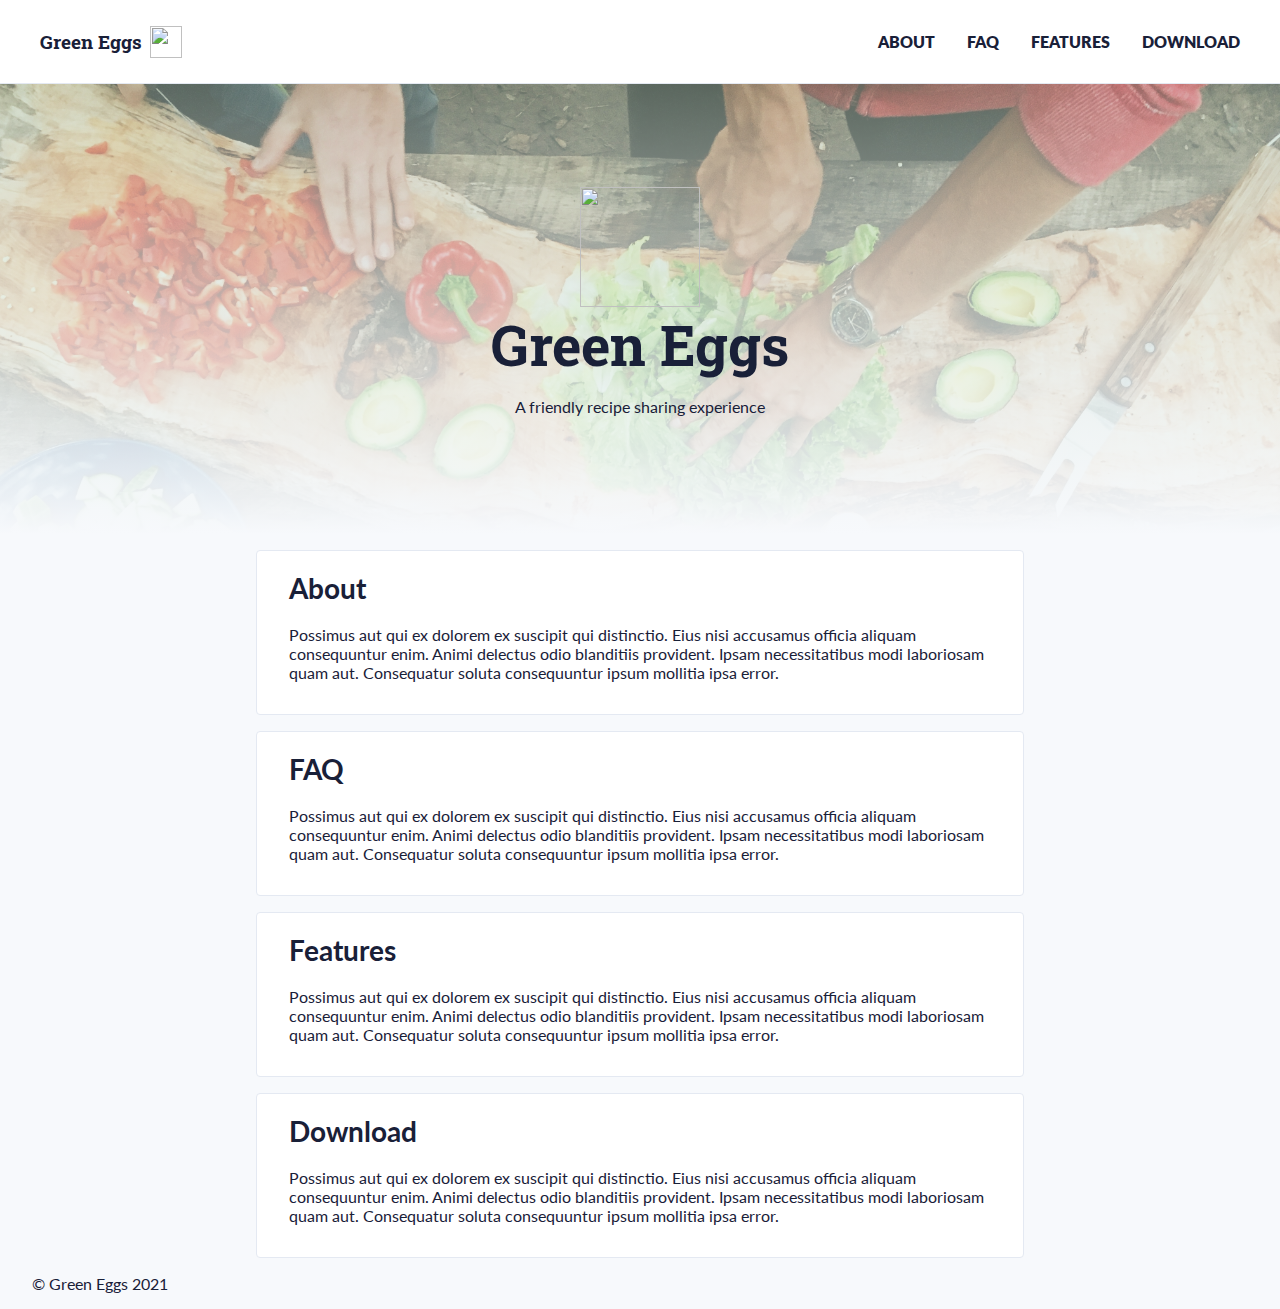
==== index.html @ 19021051 "feat: Add footer" ====
<html>
  <head>
    <link
      rel="stylesheet"
      type="text/css"
      href="style.css"
      media="screen"
    />
    <link rel="icon" href="./assets/icon.svg" />
    <meta name="viewport" content="width=device-width, initial-scale=1.0" />
    <title>Green Eggs</title>
  </head>
  <body>
    <div class="navbar">
      <a class="navbar-logo navbar-link" href="#">
        <h3>Green Eggs</h3>
        <img src="assets/icon.png" width="32" height="32" />
      </a>
      <ul class="navbar-list">
        <li class="navbar-item">
          <a class="navbar-link" href="#about">ABOUT</a>
        </li>
        <li class="navbar-item">
          <a class="navbar-link" href="#faq">FAQ</a>
        </li>
        <li class="navbar-item">
          <a class="navbar-link" href="#features">FEATURES</a>
        </li>
        <li class="navbar-item">
          <a class="navbar-link" href="#download">DOWNLOAD</a>
        </li>
      </ul>
    </div>
    <div class="hero">
      <div class="hero-gradient">
        <div class="hero-content">
          <img src="assets/icon.png" width="120" height="120" />
          <h1>Green Eggs</h1>
          <p>A friendly recipe sharing experience</p>
        </div>
      </div>
    </div>
    <div class="section" id="about">
      <div class="card">
        <div class="card-header">
          <h2>About</h2>
        </div>
        <div class="card-section">
          <p>
            Possimus aut qui ex dolorem ex suscipit qui distinctio. Eius nisi
            accusamus officia aliquam consequuntur enim. Animi delectus odio
            blanditiis provident. Ipsam necessitatibus modi laboriosam quam aut.
            Consequatur soluta consequuntur ipsum mollitia ipsa error.
          </p>
        </div>
      </div>
    </div>
    <div class="section" id="faq">
      <div class="card">
        <div class="card-header">
          <h2>FAQ</h2>
        </div>
        <div class="card-section">
          <p>
            Possimus aut qui ex dolorem ex suscipit qui distinctio. Eius nisi
            accusamus officia aliquam consequuntur enim. Animi delectus odio
            blanditiis provident. Ipsam necessitatibus modi laboriosam quam aut.
            Consequatur soluta consequuntur ipsum mollitia ipsa error.
          </p>
        </div>
      </div>
    </div>
    <div class="section" id="features">
      <div class="card">
        <div class="card-header">
          <h2>Features</h2>
        </div>
        <div class="card-section">
          <p>
            Possimus aut qui ex dolorem ex suscipit qui distinctio. Eius nisi
            accusamus officia aliquam consequuntur enim. Animi delectus odio
            blanditiis provident. Ipsam necessitatibus modi laboriosam quam aut.
            Consequatur soluta consequuntur ipsum mollitia ipsa error.
          </p>
        </div>
      </div>
    </div>
    <div class="section" id="download">
      <div class="card">
        <div class="card-header">
          <h2>Download</h2>
        </div>
        <div class="card-section">
          <p>
            Possimus aut qui ex dolorem ex suscipit qui distinctio. Eius nisi
            accusamus officia aliquam consequuntur enim. Animi delectus odio
            blanditiis provident. Ipsam necessitatibus modi laboriosam quam aut.
            Consequatur soluta consequuntur ipsum mollitia ipsa error.
          </p>
        </div>
      </div>
    </div>
    <div class="footer">
      &#169; Green Eggs 2021
    </div>
  </body>
</html>
---- style.css ----
@import url("https://fonts.googleapis.com/css2?family=Lato&family=Roboto+Slab&display=swap");

h1 {
  font-family: "Roboto Slab";
  font-size: 3.5rem;
  margin: 0 0.25rem;
}

h2 {
  font-family: "Lato";
  font-size: 1.75rem;
  margin: 0.25rem 0;
}

body {
  font-family: "Lato";
  margin: 0;
  background-color: #f7f9fc;
  color: #192038
}

.hero {
  background-image: url("assets/bg.jpg");
  background-size: cover;
  max-height: 50vh;
  height: 500px;
  display: flex;
}

.hero-gradient {
  display: flex;
  flex-direction: column;
  flex: 1;
  background-image: linear-gradient(to top, rgba(247, 249, 252, 1), rgba(179, 203, 186, 0.5));
}

.hero-content {
  display: flex;
  flex-direction: column;
  flex: 1;
  justify-content: center;
  align-items: center;
  text-align: center;
}

.section {
  margin: 1rem auto;
  max-width: 768px;
}

@media (max-width:832px) {
  .section {
    margin: 1rem 2rem;;
  }
}

.card {
  background-color: white;
  border: 0.0625rem solid #e4e9f2;
  border-radius: 0.25rem;
}

.card-header {
  padding: 1rem 2rem 0 2rem 
}

.card-section {
  padding: 1rem 2rem;
}

.card-section > p:first-child {
  margin-top: 0
}

.navbar {
  display: flex;
  background-color: white;
  margin: 0;
  padding: 1rem 2rem;
  border-bottom: 0.0625rem solid #e4e9f2;
  position: -webkit-sticky; /* Safari */
  position: sticky;
  top: 0;
  align-items: center;
  justify-content: space-between;
}

@media (max-width:768px) {
  .navbar {
    display: none;
  }
}

.navbar-list {
  gap: 1rem;
  list-style-type: none;
  display: flex;
  flex-wrap:wrap;
  flex-shrink: 1
}

.navbar-link {
  color: #192038;
  text-decoration: none;
  font-weight: 800;
  padding: 0.5rem;
  border-radius: 0.25rem;
}

.navbar-link:hover {
  color: #078471;
  background-color:rgba(179, 203, 186, 0.5);
}

.navbar-logo {
  display: flex;
  flex-direction: row;
  align-items: center;
  gap: 0.5rem;
}

.navbar-logo > h3 {
  font-family: "Roboto Slab";
  margin: 0;
  white-space: nowrap;
}

.footer {
  margin: 1rem 2rem;
}
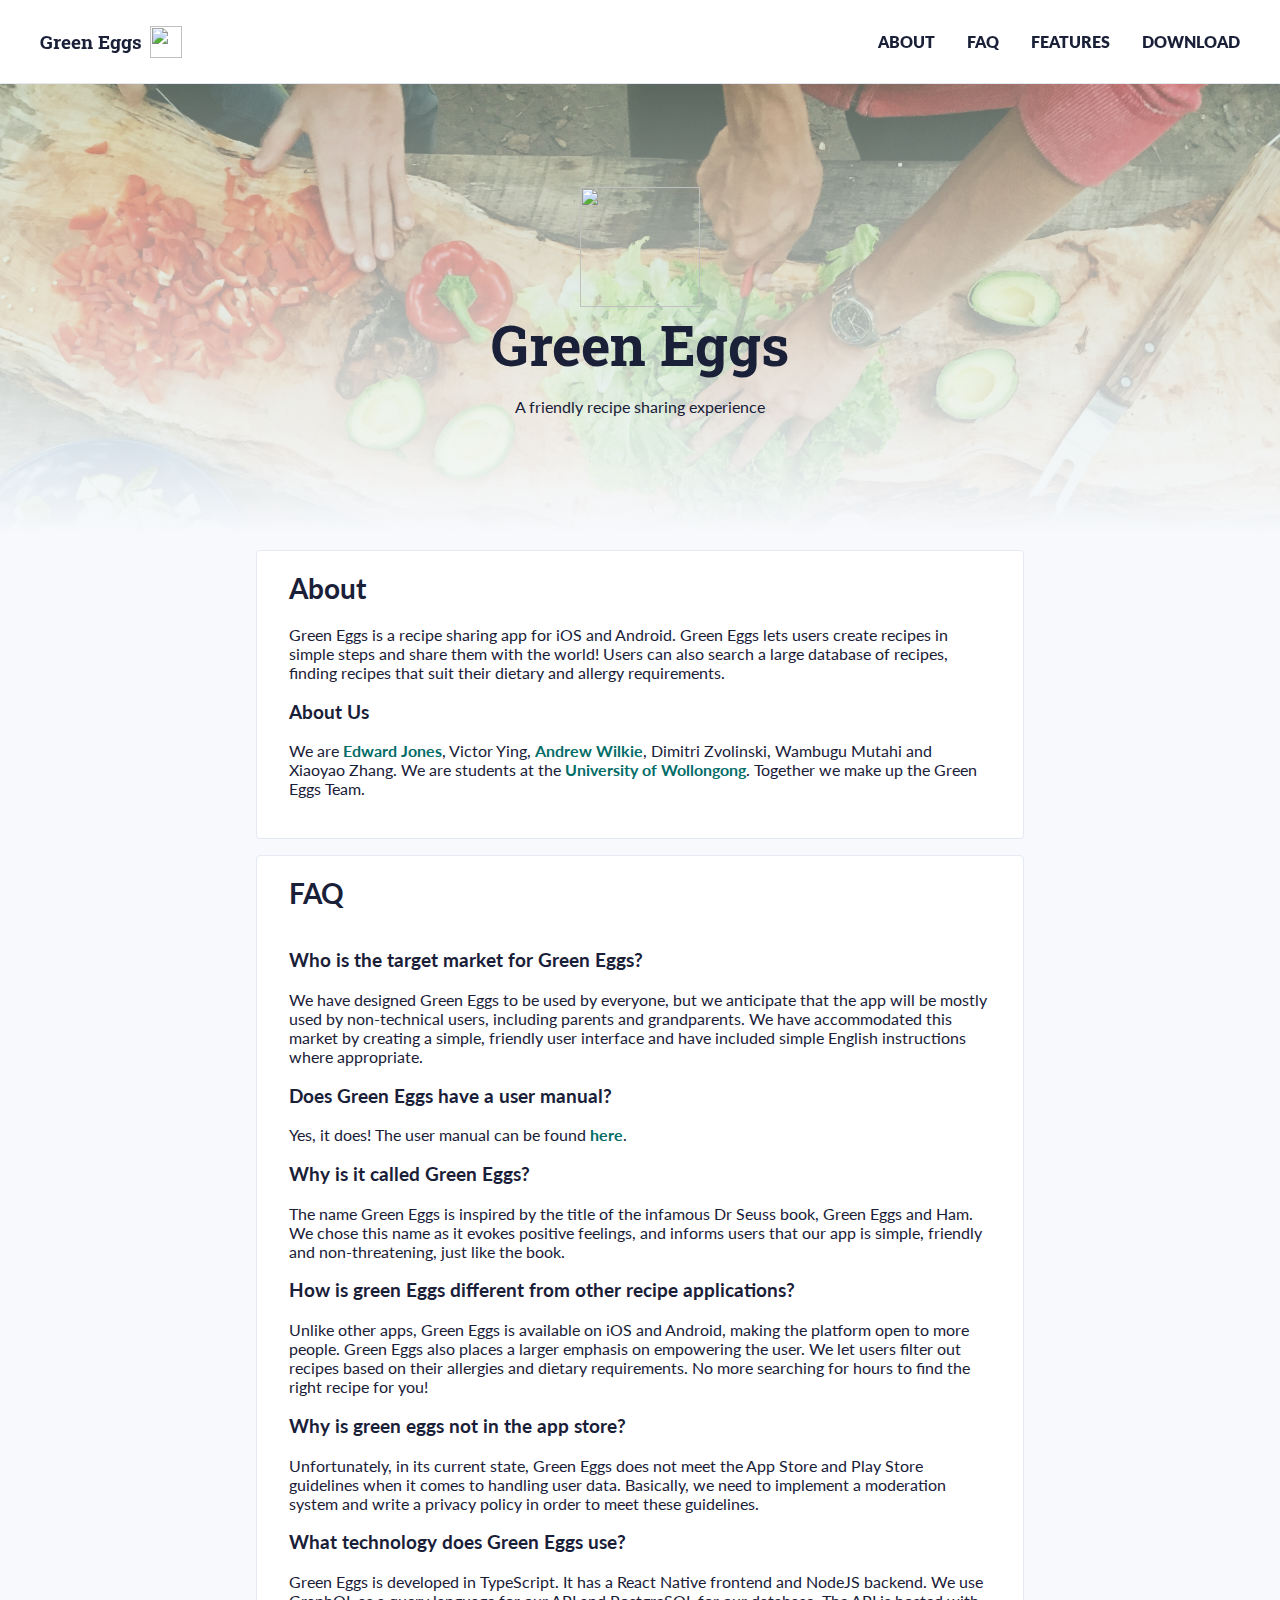
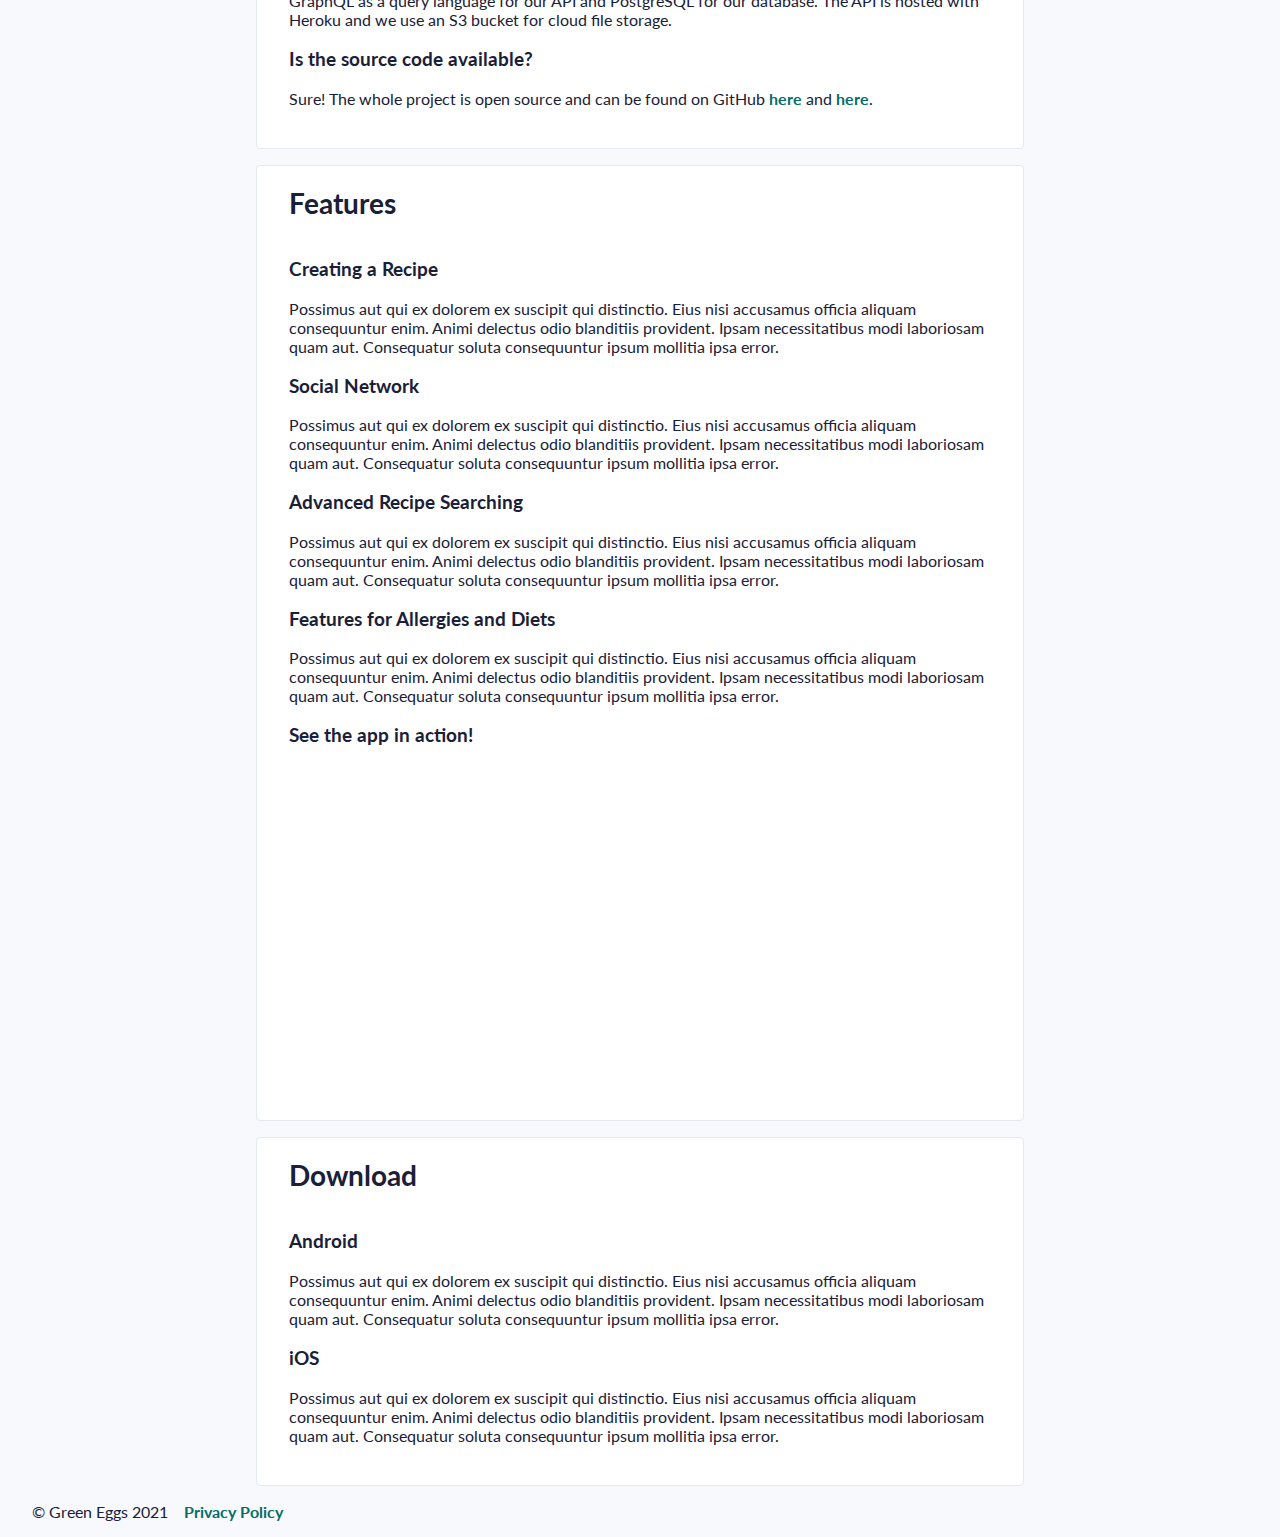
==== commit 4f9a2662: "feat: Link to Privacy Policy" ====
--- a/index.html
+++ b/index.html
@@ -1,11 +1,6 @@
 <html>
   <head>
-    <link
-      rel="stylesheet"
-      type="text/css"
-      href="style.css"
-      media="screen"
-    />
+    <link rel="stylesheet" type="text/css" href="style.css" media="screen" />
     <link rel="icon" href="./assets/icon.svg" />
     <meta name="viewport" content="width=device-width, initial-scale=1.0" />
     <title>Green Eggs</title>
@@ -47,11 +42,24 @@
         </div>
         <div class="card-section">
           <p>
-            Possimus aut qui ex dolorem ex suscipit qui distinctio. Eius nisi
-            accusamus officia aliquam consequuntur enim. Animi delectus odio
-            blanditiis provident. Ipsam necessitatibus modi laboriosam quam aut.
-            Consequatur soluta consequuntur ipsum mollitia ipsa error.
+            Green Eggs is a recipe sharing app for iOS and Android. Green Eggs
+            lets users create recipes in simple steps and share them with the
+            world! Users can also search a large database of recipes, finding
+            recipes that suit their dietary and allergy requirements.
           </p>
+          <h3>About Us</h3>
+          <p>
+            We are
+            <a target="_blank" href="https://edjones.me">Edward Jones</a>,
+            Victor Ying, 
+            <a target="_blank" href="https://andrewwilkie.me/">Andrew Wilkie</a>, 
+            Dimitri Zvolinski,
+            Wambugu Mutahi and
+            Xiaoyao Zhang. 
+            We are students at the
+            <a target="_blank" href="https://www.uow.edu.au/">University of Wollongong</a>. 
+            Together we make up the Green Eggs Team.
+           </p>
         </div>
       </div>
     </div>
@@ -61,12 +69,35 @@
           <h2>FAQ</h2>
         </div>
         <div class="card-section">
-          <p>
-            Possimus aut qui ex dolorem ex suscipit qui distinctio. Eius nisi
-            accusamus officia aliquam consequuntur enim. Animi delectus odio
-            blanditiis provident. Ipsam necessitatibus modi laboriosam quam aut.
-            Consequatur soluta consequuntur ipsum mollitia ipsa error.
-          </p>
+            <h3>Who is the target market for Green Eggs?</h3>
+            <p>
+                We have designed Green Eggs to be used by everyone, but we anticipate that the app will be mostly used by non-technical users, including parents and grandparents. We have accommodated this market by creating a simple, friendly user interface and have included simple English instructions where appropriate.
+            </p>
+            <h3>Does Green Eggs have a user manual?</h3>
+            <p>
+                Yes, it does! The user manual can be found <a target="_blank" href="#">here</a>.
+            </p>
+            <h3>Why is it called Green Eggs?</h3>
+            <p>
+                The name Green Eggs is inspired by the title of the infamous Dr Seuss book, Green Eggs and Ham. We chose this name as it evokes positive feelings, and informs users that our app is simple, friendly and non-threatening, just like the book.
+            </p>
+            <h3>How is green Eggs different from other recipe applications?</h3>
+            <p>
+                Unlike other apps, Green Eggs is available on iOS and Android, making the platform open to more people. Green Eggs also places a larger emphasis on empowering the user. We let users filter out recipes based on their allergies and dietary requirements. No more searching for hours to find the right recipe for you!
+            </p>
+            <h3>Why is green eggs not in the app store?</h3>
+            <p>
+                Unfortunately, in its current state, Green Eggs does not meet the App Store and Play Store guidelines when it comes to handling user data. Basically, we need to implement a moderation system and write a privacy policy in order to meet these guidelines.
+            </p>
+            <h3>What technology does Green Eggs use?</h3>
+            <p>
+                Green Eggs is developed in TypeScript. It has a React Native frontend and NodeJS backend. We use GraphQL as a query language for our API and PostgreSQL for our database. The API is hosted with Heroku and we use an S3 bucket for cloud file storage.
+            </p>
+            <h3>Is the source code available?</h3>
+            <p>
+                Sure! The whole project is open source and can be found on GitHub <a target="_blank" href="https://github.com/ed-jones/green-eggs-mobile">here</a> and <a target="_blank" href="https://github.com/ed-jones/green-eggs-api">here</a>.
+            </p>
+
         </div>
       </div>
     </div>
@@ -76,11 +107,42 @@
           <h2>Features</h2>
         </div>
         <div class="card-section">
+          <h3>Creating a Recipe</h3>
           <p>
             Possimus aut qui ex dolorem ex suscipit qui distinctio. Eius nisi
             accusamus officia aliquam consequuntur enim. Animi delectus odio
             blanditiis provident. Ipsam necessitatibus modi laboriosam quam aut.
             Consequatur soluta consequuntur ipsum mollitia ipsa error.
+          </p>
+          <h3>Social Network</h3>
+          <p>
+            Possimus aut qui ex dolorem ex suscipit qui distinctio. Eius nisi
+            accusamus officia aliquam consequuntur enim. Animi delectus odio
+            blanditiis provident. Ipsam necessitatibus modi laboriosam quam aut.
+            Consequatur soluta consequuntur ipsum mollitia ipsa error.
+          </p>
+          <h3>Advanced Recipe Searching</h3>
+          <p>
+            Possimus aut qui ex dolorem ex suscipit qui distinctio. Eius nisi
+            accusamus officia aliquam consequuntur enim. Animi delectus odio
+            blanditiis provident. Ipsam necessitatibus modi laboriosam quam aut.
+            Consequatur soluta consequuntur ipsum mollitia ipsa error.
+          </p>
+          <h3>Features for Allergies and Diets</h3>
+          <p>
+            Possimus aut qui ex dolorem ex suscipit qui distinctio. Eius nisi
+            accusamus officia aliquam consequuntur enim. Animi delectus odio
+            blanditiis provident. Ipsam necessitatibus modi laboriosam quam aut.
+            Consequatur soluta consequuntur ipsum mollitia ipsa error.
+          </p>
+          <h3>See the app in action!</h3>
+          <p>
+              <iframe 
+                width="560" height="315" 
+                src="https://www.youtube.com/embed/kO5Vi2Xo_a4" 
+                title="YouTube video player" frameborder="0" 
+                allow="accelerometer; autoplay; clipboard-write; encrypted-media; gyroscope; picture-in-picture" allowfullscreen>
+              </iframe>
           </p>
         </div>
       </div>
@@ -91,6 +153,14 @@
           <h2>Download</h2>
         </div>
         <div class="card-section">
+          <h3>Android</h3>
+          <p>
+            Possimus aut qui ex dolorem ex suscipit qui distinctio. Eius nisi
+            accusamus officia aliquam consequuntur enim. Animi delectus odio
+            blanditiis provident. Ipsam necessitatibus modi laboriosam quam aut.
+            Consequatur soluta consequuntur ipsum mollitia ipsa error.
+          </p>
+          <h3>iOS</h3>
           <p>
             Possimus aut qui ex dolorem ex suscipit qui distinctio. Eius nisi
             accusamus officia aliquam consequuntur enim. Animi delectus odio
@@ -101,7 +171,8 @@
       </div>
     </div>
     <div class="footer">
-      &#169; Green Eggs 2021
+      <span>&#169; Green Eggs 2021</span>
+      <span><a href="privacy">Privacy Policy</a></span>
     </div>
   </body>
 </html>
--- a/style.css
+++ b/style.css
@@ -48,16 +48,20 @@
   max-width: 768px;
 }
 
-@media (max-width:832px) {
-  .section {
-    margin: 1rem 2rem;;
-  }
+.section::before { 
+  display: block; 
+  content: " "; 
+  margin-top: -100; 
+  height: 100; 
+  visibility: hidden; 
+  pointer-events: none;
 }
 
 .card {
   background-color: white;
   border: 0.0625rem solid #e4e9f2;
   border-radius: 0.25rem;
+  padding-bottom: 0.5rem;
 }
 
 .card-header {
@@ -74,7 +78,7 @@
 
 .navbar {
   display: flex;
-  background-color: white;
+  background-color: rgba(255, 255, 255, 0.95);
   margin: 0;
   padding: 1rem 2rem;
   border-bottom: 0.0625rem solid #e4e9f2;
@@ -127,4 +131,20 @@
 
 .footer {
   margin: 1rem 2rem;
-}+  display: flex;
+  flex-direction: row;
+  gap: 1rem;
+}
+
+a {
+  color: #046D68;
+  text-decoration: none;
+  font-weight: bold;
+}
+
+.anchor {
+  display: block;
+  position: relative;
+  top: -250px;
+  visibility: hidden;
+}
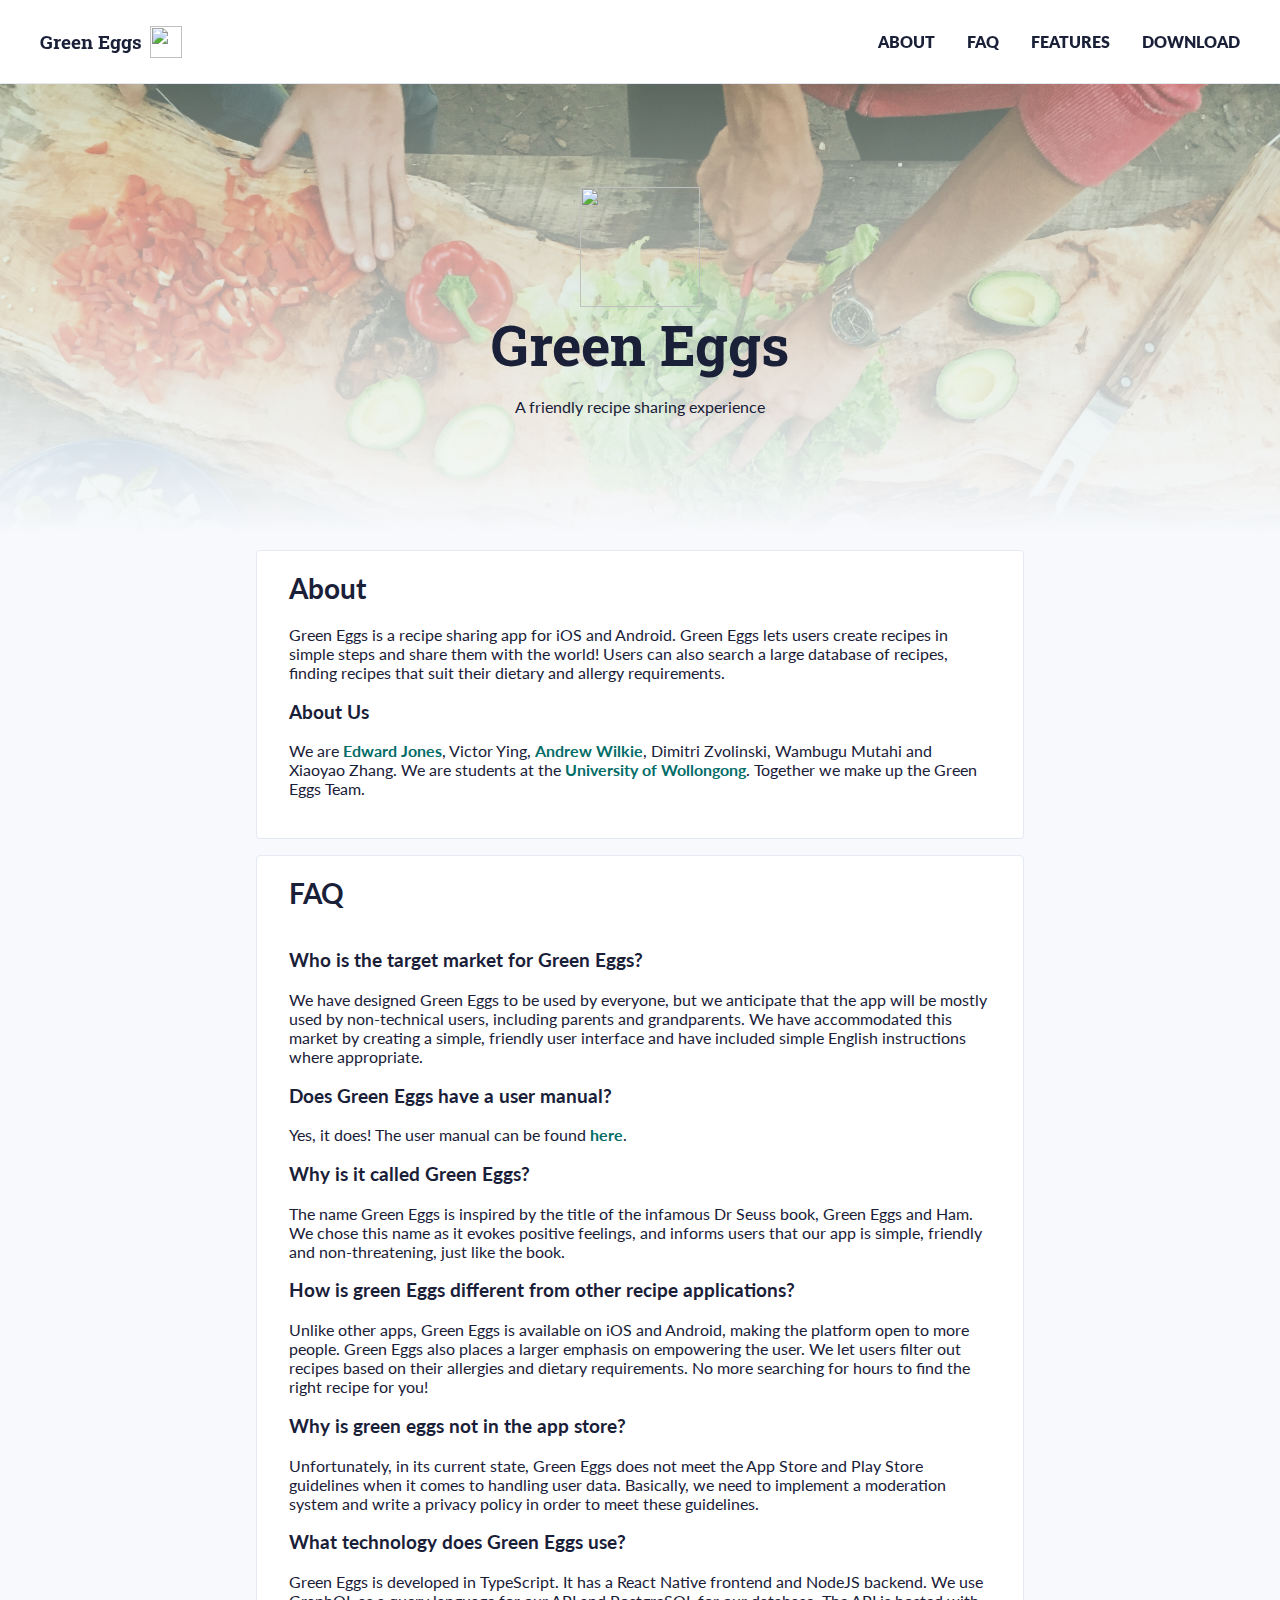
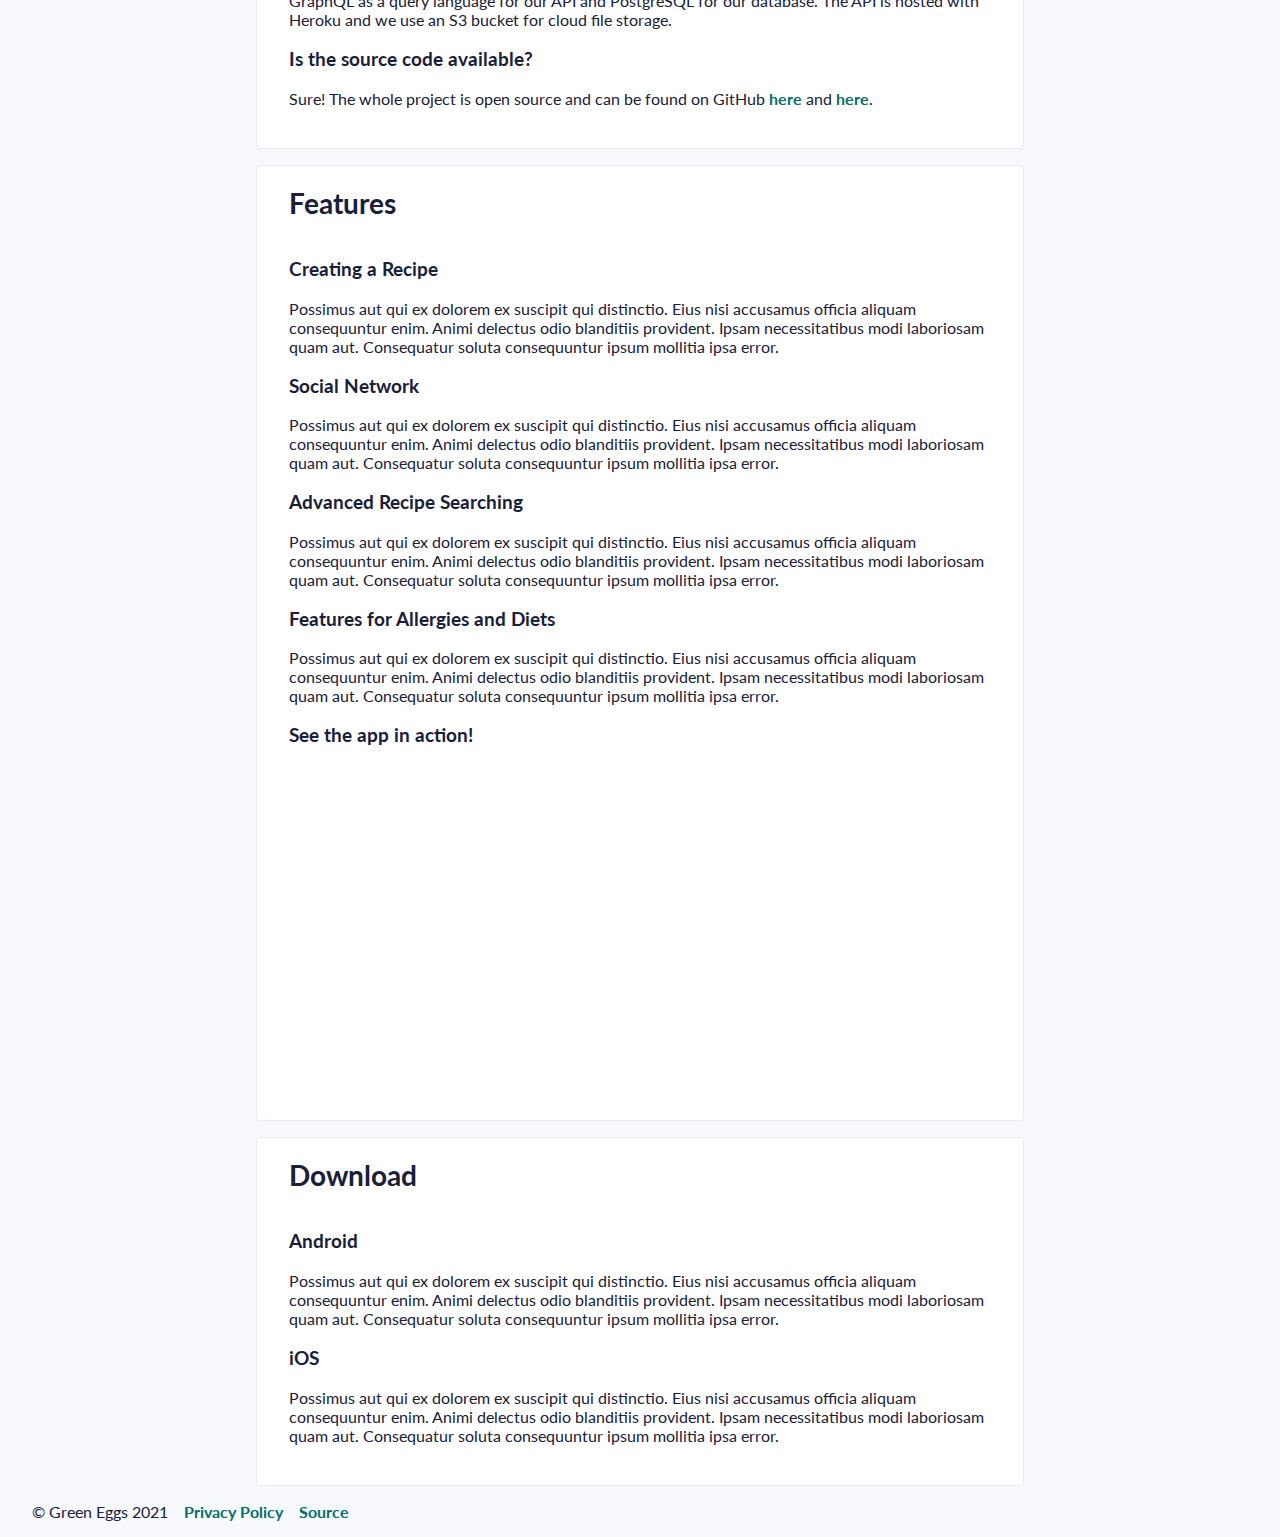
==== commit 5dab1ced: "feat: include link to source" ====
--- a/index.html
+++ b/index.html
@@ -51,15 +51,14 @@
           <p>
             We are
             <a target="_blank" href="https://edjones.me">Edward Jones</a>,
-            Victor Ying, 
-            <a target="_blank" href="https://andrewwilkie.me/">Andrew Wilkie</a>, 
-            Dimitri Zvolinski,
-            Wambugu Mutahi and
-            Xiaoyao Zhang. 
-            We are students at the
-            <a target="_blank" href="https://www.uow.edu.au/">University of Wollongong</a>. 
-            Together we make up the Green Eggs Team.
-           </p>
+            Victor Ying,
+            <a target="_blank" href="https://andrewwilkie.me/">Andrew Wilkie</a
+            >, Dimitri Zvolinski, Wambugu Mutahi and Xiaoyao Zhang. We are
+            students at the
+            <a target="_blank" href="https://www.uow.edu.au/"
+              >University of Wollongong</a
+            >. Together we make up the Green Eggs Team.
+          </p>
         </div>
       </div>
     </div>
@@ -69,35 +68,63 @@
           <h2>FAQ</h2>
         </div>
         <div class="card-section">
-            <h3>Who is the target market for Green Eggs?</h3>
-            <p>
-                We have designed Green Eggs to be used by everyone, but we anticipate that the app will be mostly used by non-technical users, including parents and grandparents. We have accommodated this market by creating a simple, friendly user interface and have included simple English instructions where appropriate.
-            </p>
-            <h3>Does Green Eggs have a user manual?</h3>
-            <p>
-                Yes, it does! The user manual can be found <a target="_blank" href="#">here</a>.
-            </p>
-            <h3>Why is it called Green Eggs?</h3>
-            <p>
-                The name Green Eggs is inspired by the title of the infamous Dr Seuss book, Green Eggs and Ham. We chose this name as it evokes positive feelings, and informs users that our app is simple, friendly and non-threatening, just like the book.
-            </p>
-            <h3>How is green Eggs different from other recipe applications?</h3>
-            <p>
-                Unlike other apps, Green Eggs is available on iOS and Android, making the platform open to more people. Green Eggs also places a larger emphasis on empowering the user. We let users filter out recipes based on their allergies and dietary requirements. No more searching for hours to find the right recipe for you!
-            </p>
-            <h3>Why is green eggs not in the app store?</h3>
-            <p>
-                Unfortunately, in its current state, Green Eggs does not meet the App Store and Play Store guidelines when it comes to handling user data. Basically, we need to implement a moderation system and write a privacy policy in order to meet these guidelines.
-            </p>
-            <h3>What technology does Green Eggs use?</h3>
-            <p>
-                Green Eggs is developed in TypeScript. It has a React Native frontend and NodeJS backend. We use GraphQL as a query language for our API and PostgreSQL for our database. The API is hosted with Heroku and we use an S3 bucket for cloud file storage.
-            </p>
-            <h3>Is the source code available?</h3>
-            <p>
-                Sure! The whole project is open source and can be found on GitHub <a target="_blank" href="https://github.com/ed-jones/green-eggs-mobile">here</a> and <a target="_blank" href="https://github.com/ed-jones/green-eggs-api">here</a>.
-            </p>
-
+          <h3>Who is the target market for Green Eggs?</h3>
+          <p>
+            We have designed Green Eggs to be used by everyone, but we
+            anticipate that the app will be mostly used by non-technical users,
+            including parents and grandparents. We have accommodated this market
+            by creating a simple, friendly user interface and have included
+            simple English instructions where appropriate.
+          </p>
+          <h3>Does Green Eggs have a user manual?</h3>
+          <p>
+            Yes, it does! The user manual can be found
+            <a target="_blank" href="assets/Green Eggs Instruction Manual.pdf"
+              >here</a
+            >.
+          </p>
+          <h3>Why is it called Green Eggs?</h3>
+          <p>
+            The name Green Eggs is inspired by the title of the infamous Dr
+            Seuss book, Green Eggs and Ham. We chose this name as it evokes
+            positive feelings, and informs users that our app is simple,
+            friendly and non-threatening, just like the book.
+          </p>
+          <h3>How is green Eggs different from other recipe applications?</h3>
+          <p>
+            Unlike other apps, Green Eggs is available on iOS and Android,
+            making the platform open to more people. Green Eggs also places a
+            larger emphasis on empowering the user. We let users filter out
+            recipes based on their allergies and dietary requirements. No more
+            searching for hours to find the right recipe for you!
+          </p>
+          <h3>Why is green eggs not in the app store?</h3>
+          <p>
+            Unfortunately, in its current state, Green Eggs does not meet the
+            App Store and Play Store guidelines when it comes to handling user
+            data. Basically, we need to implement a moderation system and write
+            a privacy policy in order to meet these guidelines.
+          </p>
+          <h3>What technology does Green Eggs use?</h3>
+          <p>
+            Green Eggs is developed in TypeScript. It has a React Native
+            frontend and NodeJS backend. We use GraphQL as a query language for
+            our API and PostgreSQL for our database. The API is hosted with
+            Heroku and we use an S3 bucket for cloud file storage.
+          </p>
+          <h3>Is the source code available?</h3>
+          <p>
+            Sure! The whole project is open source and can be found on GitHub
+            <a
+              target="_blank"
+              href="https://github.com/ed-jones/green-eggs-mobile"
+              >here</a
+            >
+            and
+            <a target="_blank" href="https://github.com/ed-jones/green-eggs-api"
+              >here</a
+            >.
+          </p>
         </div>
       </div>
     </div>
@@ -137,12 +164,16 @@
           </p>
           <h3>See the app in action!</h3>
           <p>
-              <iframe 
-                width="560" height="315" 
-                src="https://www.youtube.com/embed/kO5Vi2Xo_a4" 
-                title="YouTube video player" frameborder="0" 
-                allow="accelerometer; autoplay; clipboard-write; encrypted-media; gyroscope; picture-in-picture" allowfullscreen>
-              </iframe>
+            <iframe
+              width="560"
+              height="315"
+              src="https://www.youtube.com/embed/kO5Vi2Xo_a4"
+              title="YouTube video player"
+              frameborder="0"
+              allow="accelerometer; autoplay; clipboard-write; encrypted-media; gyroscope; picture-in-picture"
+              allowfullscreen
+            >
+            </iframe>
           </p>
         </div>
       </div>
@@ -173,6 +204,11 @@
     <div class="footer">
       <span>&#169; Green Eggs 2021</span>
       <span><a href="privacy">Privacy Policy</a></span>
+      <span
+        ><a href="https://github.com/ed-jones/green-eggs-website"
+          >Source</a
+        ></span
+      >
     </div>
   </body>
 </html>
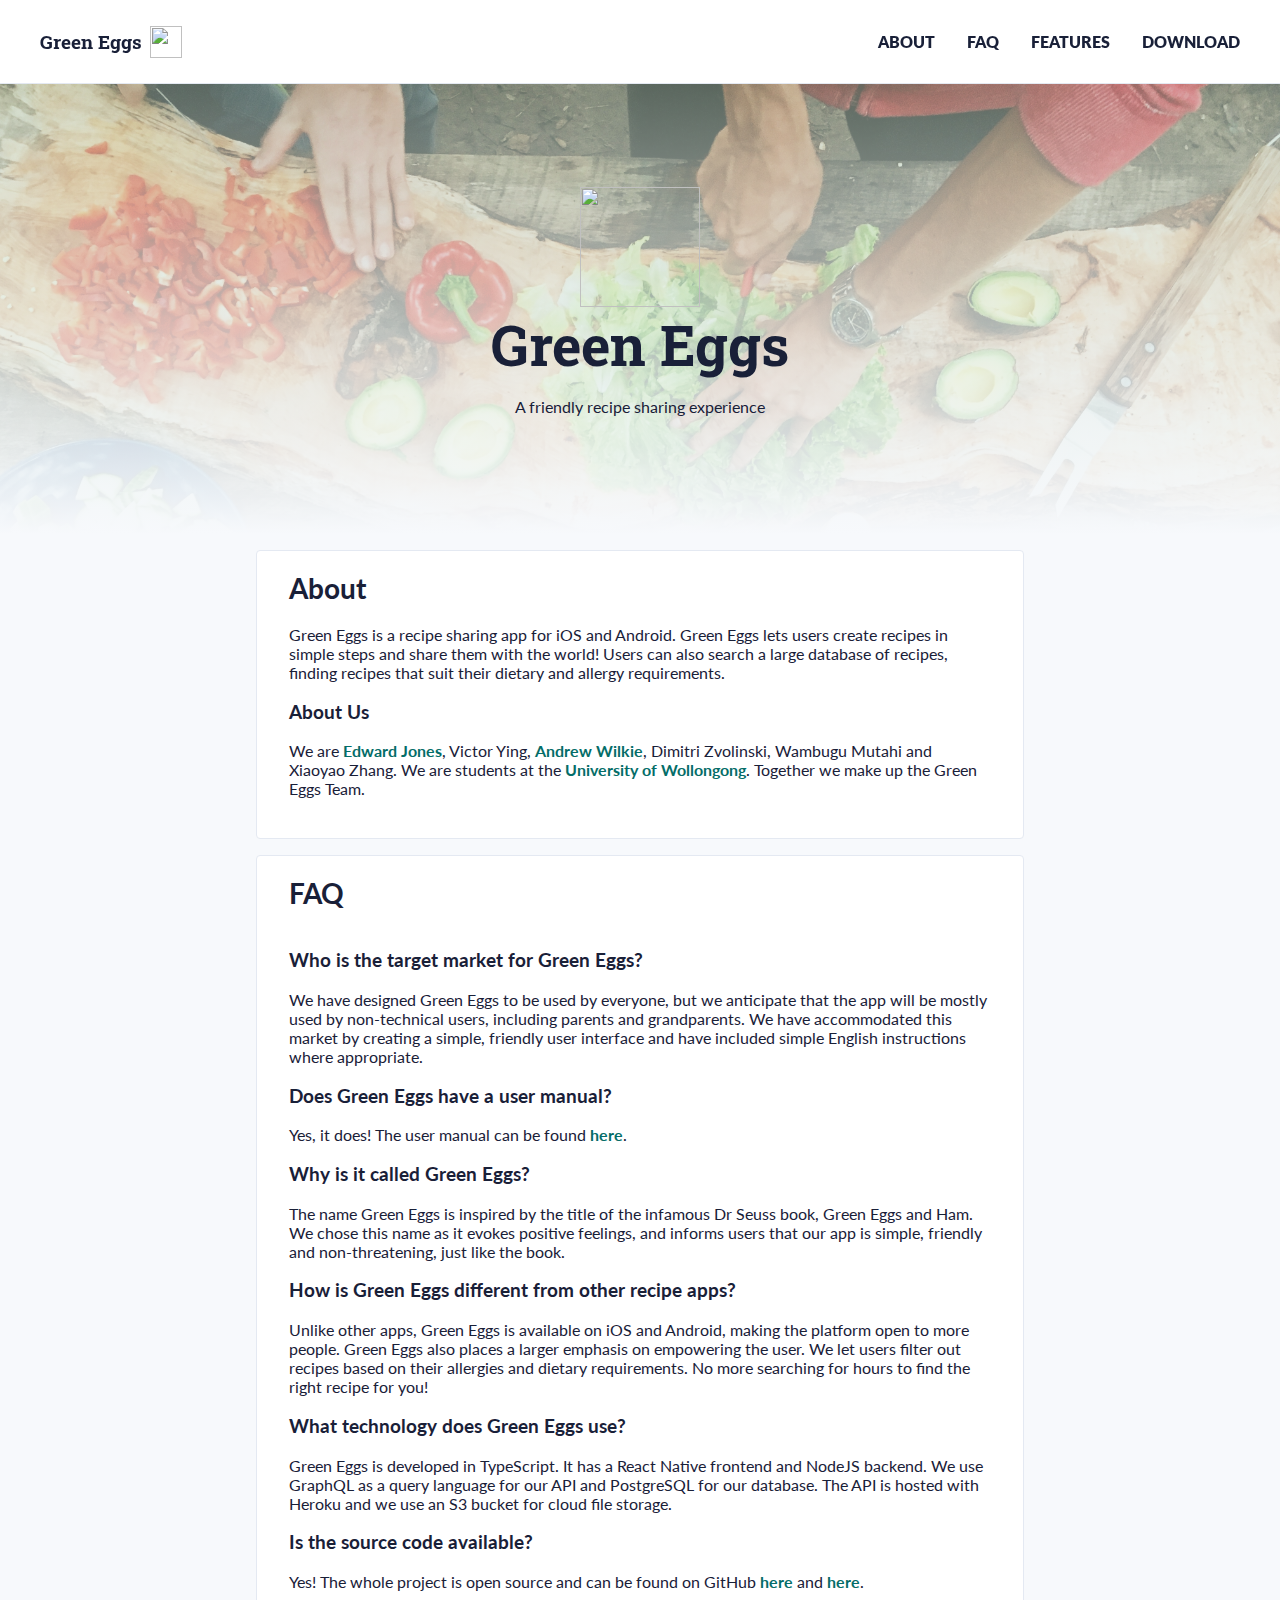
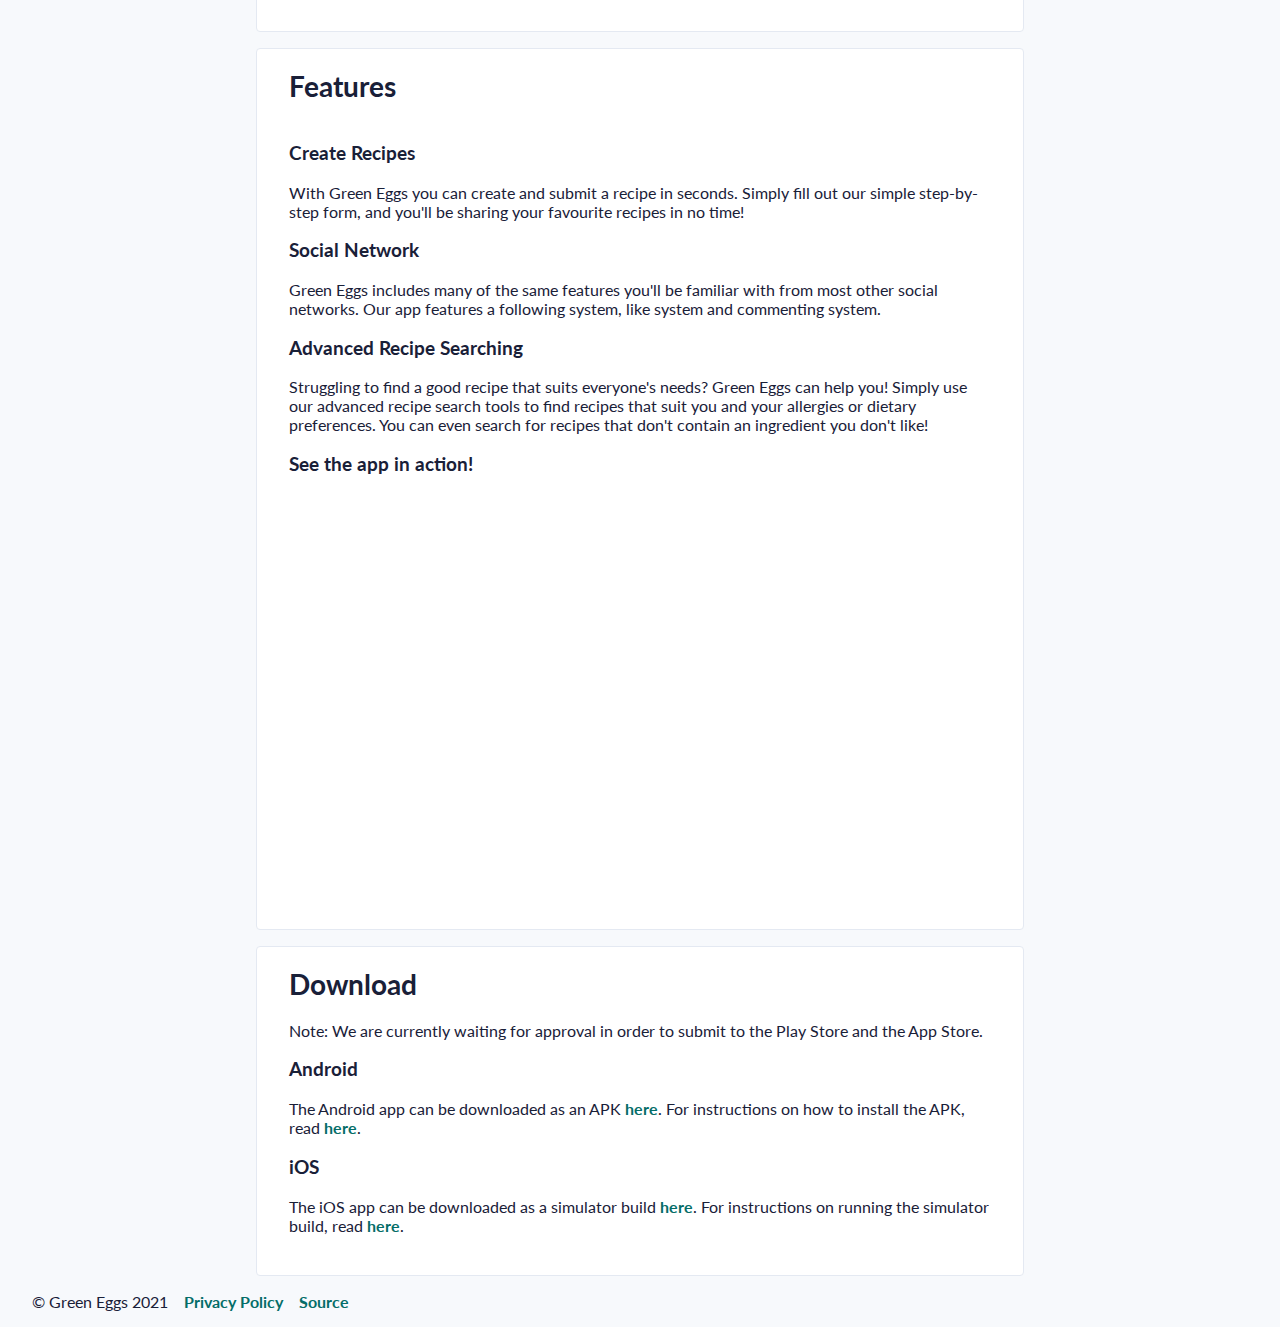
==== commit a617f02e: "feat: Fill out features section" ====
--- a/index.html
+++ b/index.html
@@ -90,7 +90,7 @@
             positive feelings, and informs users that our app is simple,
             friendly and non-threatening, just like the book.
           </p>
-          <h3>How is green Eggs different from other recipe applications?</h3>
+          <h3>How is Green Eggs different from other recipe apps?</h3>
           <p>
             Unlike other apps, Green Eggs is available on iOS and Android,
             making the platform open to more people. Green Eggs also places a
@@ -98,13 +98,6 @@
             recipes based on their allergies and dietary requirements. No more
             searching for hours to find the right recipe for you!
           </p>
-          <h3>Why is green eggs not in the app store?</h3>
-          <p>
-            Unfortunately, in its current state, Green Eggs does not meet the
-            App Store and Play Store guidelines when it comes to handling user
-            data. Basically, we need to implement a moderation system and write
-            a privacy policy in order to meet these guidelines.
-          </p>
           <h3>What technology does Green Eggs use?</h3>
           <p>
             Green Eggs is developed in TypeScript. It has a React Native
@@ -114,7 +107,7 @@
           </p>
           <h3>Is the source code available?</h3>
           <p>
-            Sure! The whole project is open source and can be found on GitHub
+            Yes! The whole project is open source and can be found on GitHub
             <a
               target="_blank"
               href="https://github.com/ed-jones/green-eggs-mobile"
@@ -134,39 +127,30 @@
           <h2>Features</h2>
         </div>
         <div class="card-section">
-          <h3>Creating a Recipe</h3>
-          <p>
-            Possimus aut qui ex dolorem ex suscipit qui distinctio. Eius nisi
-            accusamus officia aliquam consequuntur enim. Animi delectus odio
-            blanditiis provident. Ipsam necessitatibus modi laboriosam quam aut.
-            Consequatur soluta consequuntur ipsum mollitia ipsa error.
+          <h3>Create Recipes</h3>
+          <p>
+            With Green Eggs you can create and submit a recipe in seconds.
+            Simply fill out our simple step-by-step form, and you'll be sharing
+            your favourite recipes in no time!
           </p>
           <h3>Social Network</h3>
           <p>
-            Possimus aut qui ex dolorem ex suscipit qui distinctio. Eius nisi
-            accusamus officia aliquam consequuntur enim. Animi delectus odio
-            blanditiis provident. Ipsam necessitatibus modi laboriosam quam aut.
-            Consequatur soluta consequuntur ipsum mollitia ipsa error.
+            Green Eggs includes many of the same features you'll be familiar
+            with from most other social networks. Our app features a following
+            system, like system and commenting system.
           </p>
           <h3>Advanced Recipe Searching</h3>
           <p>
-            Possimus aut qui ex dolorem ex suscipit qui distinctio. Eius nisi
-            accusamus officia aliquam consequuntur enim. Animi delectus odio
-            blanditiis provident. Ipsam necessitatibus modi laboriosam quam aut.
-            Consequatur soluta consequuntur ipsum mollitia ipsa error.
-          </p>
-          <h3>Features for Allergies and Diets</h3>
-          <p>
-            Possimus aut qui ex dolorem ex suscipit qui distinctio. Eius nisi
-            accusamus officia aliquam consequuntur enim. Animi delectus odio
-            blanditiis provident. Ipsam necessitatibus modi laboriosam quam aut.
-            Consequatur soluta consequuntur ipsum mollitia ipsa error.
+            Struggling to find a good recipe that suits everyone's needs? Green
+            Eggs can help you! Simply use our advanced recipe search tools to
+            find recipes that suit you and your allergies or dietary
+            preferences. You can even search for recipes that don't contain an
+            ingredient you don't like!
           </p>
           <h3>See the app in action!</h3>
-          <p>
+          <p class="video-container">
             <iframe
-              width="560"
-              height="315"
+              class="video"
               src="https://www.youtube.com/embed/kO5Vi2Xo_a4"
               title="YouTube video player"
               frameborder="0"
@@ -184,19 +168,35 @@
           <h2>Download</h2>
         </div>
         <div class="card-section">
+          Note: We are currently waiting for approval in order to submit to the
+          Play Store and the App Store.
           <h3>Android</h3>
           <p>
-            Possimus aut qui ex dolorem ex suscipit qui distinctio. Eius nisi
-            accusamus officia aliquam consequuntur enim. Animi delectus odio
-            blanditiis provident. Ipsam necessitatibus modi laboriosam quam aut.
-            Consequatur soluta consequuntur ipsum mollitia ipsa error.
+            The Android app can be downloaded as an APK
+            <a
+              href="https://github.com/ed-jones/green-eggs-mobile/releases/download/v0.1.0-beta/greenEggsMobile-3a05344d1ac746e49ece0ce16c94c2f0-signed.apk"
+              target="_blank"
+              >here</a
+            >. For instructions on how to install the APK, read
+            <a
+              href="https://www.xda-developers.com/how-to-sideload-install-android-app-apk/"
+              target="_blank"
+              >here</a
+            >.
           </p>
           <h3>iOS</h3>
           <p>
-            Possimus aut qui ex dolorem ex suscipit qui distinctio. Eius nisi
-            accusamus officia aliquam consequuntur enim. Animi delectus odio
-            blanditiis provident. Ipsam necessitatibus modi laboriosam quam aut.
-            Consequatur soluta consequuntur ipsum mollitia ipsa error.
+            The iOS app can be downloaded as a simulator build
+            <a
+              href="https://github.com/ed-jones/green-eggs-mobile/releases/download/v0.1.0-beta/greenEggsMobile-45aeea4d-0905-4dd1-9c4c-781cff711fd1-simulator.tar.gz"
+              target="_blank"
+              >here</a
+            >. For instructions on running the simulator build, read
+            <a
+              href="https://developer.apple.com/documentation/xcode/running-your-app-in-the-simulator-or-on-a-device"
+              target="_blank"
+              >here</a
+            >.
           </p>
         </div>
       </div>
--- a/style.css
+++ b/style.css
@@ -16,7 +16,7 @@
   font-family: "Lato";
   margin: 0;
   background-color: #f7f9fc;
-  color: #192038
+  color: #192038;
 }
 
 .hero {
@@ -31,7 +31,11 @@
   display: flex;
   flex-direction: column;
   flex: 1;
-  background-image: linear-gradient(to top, rgba(247, 249, 252, 1), rgba(179, 203, 186, 0.5));
+  background-image: linear-gradient(
+    to top,
+    rgba(247, 249, 252, 1),
+    rgba(179, 203, 186, 0.5)
+  );
 }
 
 .hero-content {
@@ -48,12 +52,12 @@
   max-width: 768px;
 }
 
-.section::before { 
-  display: block; 
-  content: " "; 
-  margin-top: -100; 
-  height: 100; 
-  visibility: hidden; 
+.section::before {
+  display: block;
+  content: " ";
+  margin-top: -100;
+  height: 100;
+  visibility: hidden;
   pointer-events: none;
 }
 
@@ -65,7 +69,7 @@
 }
 
 .card-header {
-  padding: 1rem 2rem 0 2rem 
+  padding: 1rem 2rem 0 2rem;
 }
 
 .card-section {
@@ -73,7 +77,7 @@
 }
 
 .card-section > p:first-child {
-  margin-top: 0
+  margin-top: 0;
 }
 
 .navbar {
@@ -89,7 +93,7 @@
   justify-content: space-between;
 }
 
-@media (max-width:768px) {
+@media (max-width: 768px) {
   .navbar {
     display: none;
   }
@@ -99,8 +103,8 @@
   gap: 1rem;
   list-style-type: none;
   display: flex;
-  flex-wrap:wrap;
-  flex-shrink: 1
+  flex-wrap: wrap;
+  flex-shrink: 1;
 }
 
 .navbar-link {
@@ -113,7 +117,7 @@
 
 .navbar-link:hover {
   color: #078471;
-  background-color:rgba(179, 203, 186, 0.5);
+  background-color: rgba(179, 203, 186, 0.5);
 }
 
 .navbar-logo {
@@ -137,7 +141,7 @@
 }
 
 a {
-  color: #046D68;
+  color: #046d68;
   text-decoration: none;
   font-weight: bold;
 }
@@ -148,3 +152,18 @@
   top: -250px;
   visibility: hidden;
 }
+
+.video-container {
+  position: relative;
+  width: 100%;
+  padding-bottom: 56.25%;
+}
+
+.video {
+  position: absolute;
+  top: 0;
+  left: 0;
+  width: 100%;
+  height: 100%;
+  border: 0;
+}
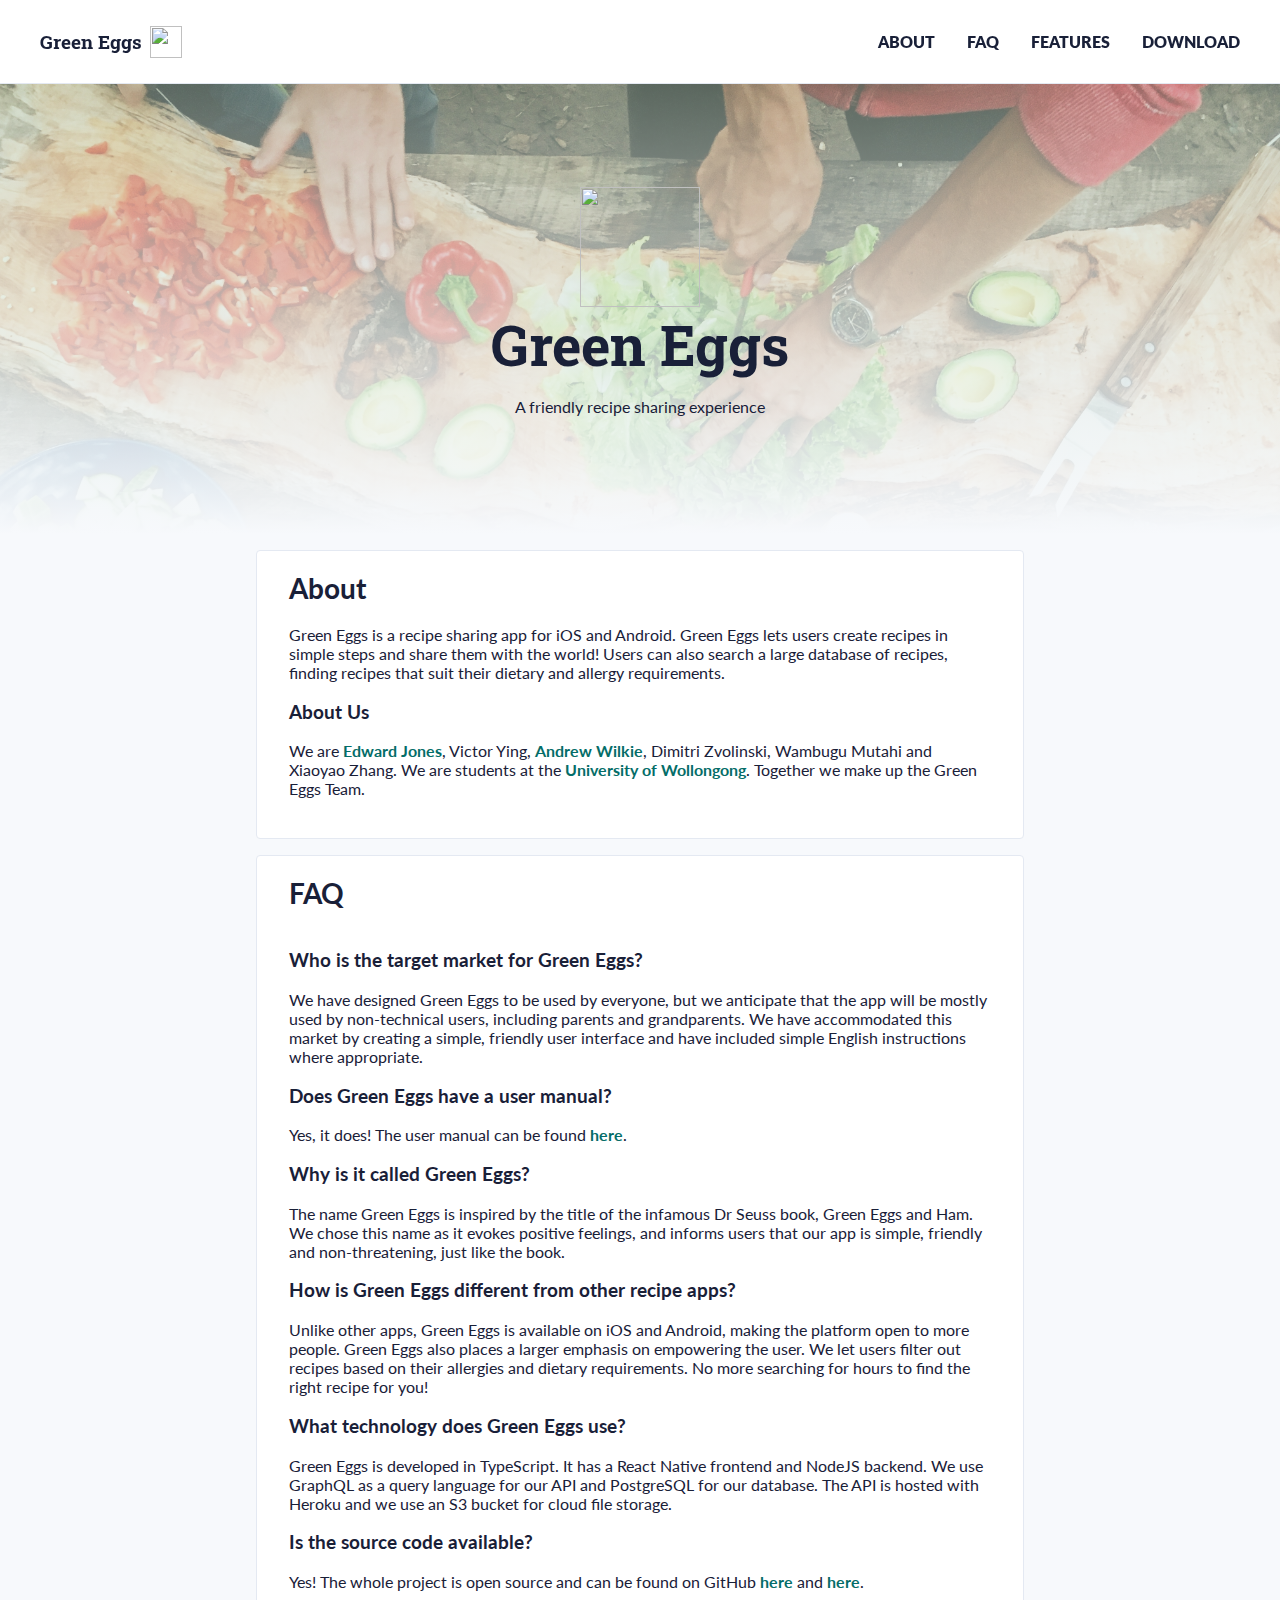
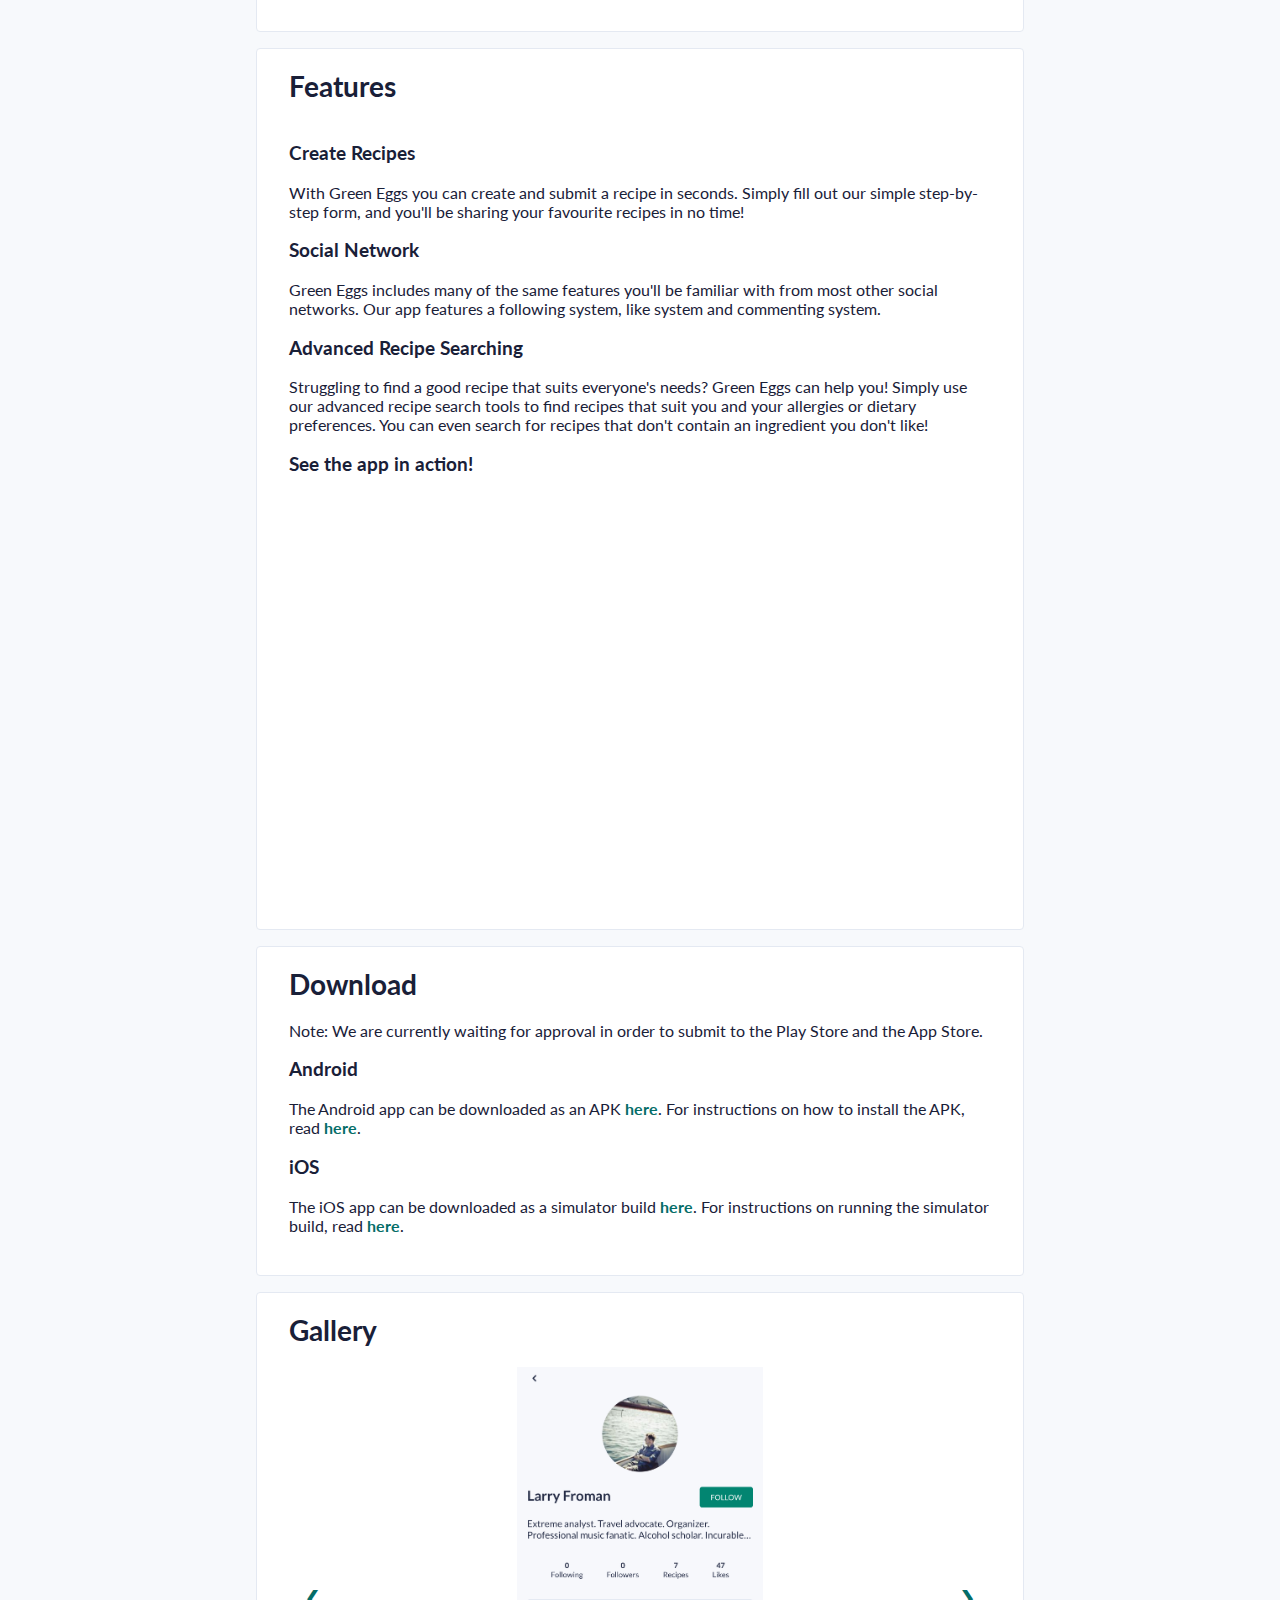
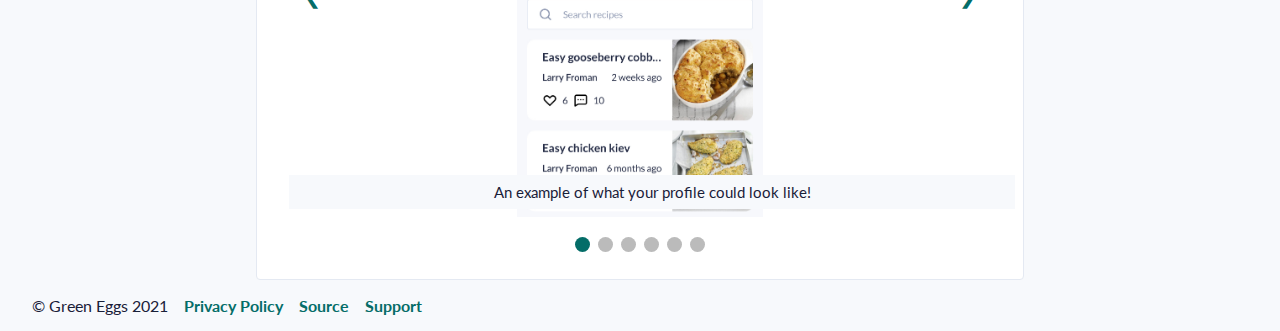
==== commit 4ff76c27: "Added Gallery Card" ====
--- a/index.html
+++ b/index.html
@@ -6,209 +6,268 @@
     <title>Green Eggs</title>
   </head>
   <body>
-    <div class="navbar">
-      <a class="navbar-logo navbar-link" href="#">
-        <h3>Green Eggs</h3>
-        <img src="assets/icon.png" width="32" height="32" />
-      </a>
-      <ul class="navbar-list">
-        <li class="navbar-item">
-          <a class="navbar-link" href="#about">ABOUT</a>
-        </li>
-        <li class="navbar-item">
-          <a class="navbar-link" href="#faq">FAQ</a>
-        </li>
-        <li class="navbar-item">
-          <a class="navbar-link" href="#features">FEATURES</a>
-        </li>
-        <li class="navbar-item">
-          <a class="navbar-link" href="#download">DOWNLOAD</a>
-        </li>
-      </ul>
-    </div>
-    <div class="hero">
-      <div class="hero-gradient">
-        <div class="hero-content">
-          <img src="assets/icon.png" width="120" height="120" />
-          <h1>Green Eggs</h1>
-          <p>A friendly recipe sharing experience</p>
-        </div>
-      </div>
-    </div>
-    <div class="section" id="about">
-      <div class="card">
-        <div class="card-header">
-          <h2>About</h2>
-        </div>
-        <div class="card-section">
-          <p>
-            Green Eggs is a recipe sharing app for iOS and Android. Green Eggs
-            lets users create recipes in simple steps and share them with the
-            world! Users can also search a large database of recipes, finding
-            recipes that suit their dietary and allergy requirements.
-          </p>
-          <h3>About Us</h3>
-          <p>
-            We are
-            <a target="_blank" href="https://edjones.me">Edward Jones</a>,
-            Victor Ying,
-            <a target="_blank" href="https://andrewwilkie.me/">Andrew Wilkie</a
-            >, Dimitri Zvolinski, Wambugu Mutahi and Xiaoyao Zhang. We are
-            students at the
-            <a target="_blank" href="https://www.uow.edu.au/"
-              >University of Wollongong</a
-            >. Together we make up the Green Eggs Team.
-          </p>
-        </div>
-      </div>
-    </div>
-    <div class="section" id="faq">
-      <div class="card">
-        <div class="card-header">
-          <h2>FAQ</h2>
-        </div>
-        <div class="card-section">
-          <h3>Who is the target market for Green Eggs?</h3>
-          <p>
-            We have designed Green Eggs to be used by everyone, but we
-            anticipate that the app will be mostly used by non-technical users,
-            including parents and grandparents. We have accommodated this market
-            by creating a simple, friendly user interface and have included
-            simple English instructions where appropriate.
-          </p>
-          <h3>Does Green Eggs have a user manual?</h3>
-          <p>
-            Yes, it does! The user manual can be found
-            <a target="_blank" href="assets/Green Eggs Instruction Manual.pdf"
-              >here</a
-            >.
-          </p>
-          <h3>Why is it called Green Eggs?</h3>
-          <p>
-            The name Green Eggs is inspired by the title of the infamous Dr
-            Seuss book, Green Eggs and Ham. We chose this name as it evokes
-            positive feelings, and informs users that our app is simple,
-            friendly and non-threatening, just like the book.
-          </p>
-          <h3>How is Green Eggs different from other recipe apps?</h3>
-          <p>
-            Unlike other apps, Green Eggs is available on iOS and Android,
-            making the platform open to more people. Green Eggs also places a
-            larger emphasis on empowering the user. We let users filter out
-            recipes based on their allergies and dietary requirements. No more
-            searching for hours to find the right recipe for you!
-          </p>
-          <h3>What technology does Green Eggs use?</h3>
-          <p>
-            Green Eggs is developed in TypeScript. It has a React Native
-            frontend and NodeJS backend. We use GraphQL as a query language for
-            our API and PostgreSQL for our database. The API is hosted with
-            Heroku and we use an S3 bucket for cloud file storage.
-          </p>
-          <h3>Is the source code available?</h3>
-          <p>
-            Yes! The whole project is open source and can be found on GitHub
-            <a
-              target="_blank"
-              href="https://github.com/ed-jones/green-eggs-mobile"
-              >here</a
-            >
-            and
-            <a target="_blank" href="https://github.com/ed-jones/green-eggs-api"
-              >here</a
-            >.
-          </p>
-        </div>
-      </div>
-    </div>
-    <div class="section" id="features">
-      <div class="card">
-        <div class="card-header">
-          <h2>Features</h2>
-        </div>
-        <div class="card-section">
-          <h3>Create Recipes</h3>
-          <p>
-            With Green Eggs you can create and submit a recipe in seconds.
-            Simply fill out our simple step-by-step form, and you'll be sharing
-            your favourite recipes in no time!
-          </p>
-          <h3>Social Network</h3>
-          <p>
-            Green Eggs includes many of the same features you'll be familiar
-            with from most other social networks. Our app features a following
-            system, like system and commenting system.
-          </p>
-          <h3>Advanced Recipe Searching</h3>
-          <p>
-            Struggling to find a good recipe that suits everyone's needs? Green
-            Eggs can help you! Simply use our advanced recipe search tools to
-            find recipes that suit you and your allergies or dietary
-            preferences. You can even search for recipes that don't contain an
-            ingredient you don't like!
-          </p>
-          <h3>See the app in action!</h3>
-          <p class="video-container">
-            <iframe
-              class="video"
-              src="https://www.youtube.com/embed/kO5Vi2Xo_a4"
-              title="YouTube video player"
-              frameborder="0"
-              allow="accelerometer; autoplay; clipboard-write; encrypted-media; gyroscope; picture-in-picture"
-              allowfullscreen
-            >
-            </iframe>
-          </p>
-        </div>
-      </div>
-    </div>
-    <div class="section" id="download">
-      <div class="card">
-        <div class="card-header">
-          <h2>Download</h2>
-        </div>
-        <div class="card-section">
-          Note: We are currently waiting for approval in order to submit to the
-          Play Store and the App Store.
-          <h3>Android</h3>
-          <p>
-            The Android app can be downloaded as an APK
-            <a
-              href="https://github.com/ed-jones/green-eggs-mobile/releases/download/v0.1.0-beta/greenEggsMobile-3a05344d1ac746e49ece0ce16c94c2f0-signed.apk"
-              target="_blank"
-              >here</a
-            >. For instructions on how to install the APK, read
-            <a
-              href="https://www.xda-developers.com/how-to-sideload-install-android-app-apk/"
-              target="_blank"
-              >here</a
-            >.
-          </p>
-          <h3>iOS</h3>
-          <p>
-            The iOS app can be downloaded as a simulator build
-            <a
-              href="https://github.com/ed-jones/green-eggs-mobile/releases/download/v0.1.0-beta/greenEggsMobile-45aeea4d-0905-4dd1-9c4c-781cff711fd1-simulator.tar.gz"
-              target="_blank"
-              >here</a
-            >. For instructions on running the simulator build, read
-            <a
-              href="https://developer.apple.com/documentation/xcode/running-your-app-in-the-simulator-or-on-a-device"
-              target="_blank"
-              >here</a
-            >.
-          </p>
-        </div>
-      </div>
-    </div>
-    <div class="footer">
-      <span>&#169; Green Eggs 2021</span>
-      <span><a href="privacy">Privacy Policy</a></span>
-      <span
-        ><a href="https://github.com/ed-jones/green-eggs-website"
-          >Source</a
-        ></span
-      >
-    </div>
+      <div class="navbar">
+          <a class="navbar-logo navbar-link" href="#">
+              <h3>Green Eggs</h3>
+              <img src="assets/icon.png" width="32" height="32" />
+          </a>
+          <ul class="navbar-list">
+              <li class="navbar-item">
+                  <a class="navbar-link" href="#about">ABOUT</a>
+              </li>
+              <li class="navbar-item">
+                  <a class="navbar-link" href="#faq">FAQ</a>
+              </li>
+              <li class="navbar-item">
+                  <a class="navbar-link" href="#features">FEATURES</a>
+              </li>
+              <li class="navbar-item">
+                  <a class="navbar-link" href="#download">DOWNLOAD</a>
+              </li>
+          </ul>
+      </div>
+      <div class="hero">
+          <div class="hero-gradient">
+              <div class="hero-content">
+                  <img src="assets/icon.png" width="120" height="120" />
+                  <h1 class="title">Green Eggs</h1>
+                  <p>A friendly recipe sharing experience</p>
+              </div>
+          </div>
+      </div>
+      <div class="section" id="about">
+          <div class="card">
+              <div class="card-header">
+                  <h2>About</h2>
+              </div>
+              <div class="card-section">
+                  <p>
+                      Green Eggs is a recipe sharing app for iOS and Android. Green Eggs
+                      lets users create recipes in simple steps and share them with the
+                      world! Users can also search a large database of recipes, finding
+                      recipes that suit their dietary and allergy requirements.
+                  </p>
+                  <h3>About Us</h3>
+                  <p>
+                      We are
+                      <a target="_blank" href="https://edjones.me">Edward Jones</a>,
+                      Victor Ying,
+                      <a target="_blank" href="https://andrewwilkie.me/">Andrew Wilkie</a>, Dimitri Zvolinski, Wambugu Mutahi and Xiaoyao Zhang. We are
+                      students at the
+                      <a target="_blank" href="https://www.uow.edu.au/">University of Wollongong</a>. Together we make up the Green Eggs Team.
+                  </p>
+              </div>
+          </div>
+      </div>
+      <div class="section" id="faq">
+          <div class="card">
+              <div class="card-header">
+                  <h2>FAQ</h2>
+              </div>
+              <div class="card-section">
+                  <h3>Who is the target market for Green Eggs?</h3>
+                  <p>
+                      We have designed Green Eggs to be used by everyone, but we
+                      anticipate that the app will be mostly used by non-technical users,
+                      including parents and grandparents. We have accommodated this market
+                      by creating a simple, friendly user interface and have included
+                      simple English instructions where appropriate.
+                  </p>
+                  <h3>Does Green Eggs have a user manual?</h3>
+                  <p>
+                      Yes, it does! The user manual can be found
+                      <a target="_blank" href="assets/Green Eggs Instruction Manual.pdf">here</a>.
+                  </p>
+                  <h3>Why is it called Green Eggs?</h3>
+                  <p>
+                      The name Green Eggs is inspired by the title of the infamous Dr
+                      Seuss book, Green Eggs and Ham. We chose this name as it evokes
+                      positive feelings, and informs users that our app is simple,
+                      friendly and non-threatening, just like the book.
+                  </p>
+                  <h3>How is Green Eggs different from other recipe apps?</h3>
+                  <p>
+                      Unlike other apps, Green Eggs is available on iOS and Android,
+                      making the platform open to more people. Green Eggs also places a
+                      larger emphasis on empowering the user. We let users filter out
+                      recipes based on their allergies and dietary requirements. No more
+                      searching for hours to find the right recipe for you!
+                  </p>
+                  <h3>What technology does Green Eggs use?</h3>
+                  <p>
+                      Green Eggs is developed in TypeScript. It has a React Native
+                      frontend and NodeJS backend. We use GraphQL as a query language for
+                      our API and PostgreSQL for our database. The API is hosted with
+                      Heroku and we use an S3 bucket for cloud file storage.
+                  </p>
+                  <h3>Is the source code available?</h3>
+                  <p>
+                      Yes! The whole project is open source and can be found on GitHub
+                      <a target="_blank"
+                         href="https://github.com/ed-jones/green-eggs-mobile">here</a>
+                      and
+                      <a target="_blank" href="https://github.com/ed-jones/green-eggs-api">here</a>.
+                  </p>
+              </div>
+          </div>
+      </div>
+      <div class="section" id="features">
+          <div class="card">
+              <div class="card-header">
+                  <h2>Features</h2>
+              </div>
+              <div class="card-section">
+                  <h3>Create Recipes</h3>
+                  <p>
+                      With Green Eggs you can create and submit a recipe in seconds.
+                      Simply fill out our simple step-by-step form, and you'll be sharing
+                      your favourite recipes in no time!
+                  </p>
+                  <h3>Social Network</h3>
+                  <p>
+                      Green Eggs includes many of the same features you'll be familiar
+                      with from most other social networks. Our app features a following
+                      system, like system and commenting system.
+                  </p>
+                  <h3>Advanced Recipe Searching</h3>
+                  <p>
+                      Struggling to find a good recipe that suits everyone's needs? Green
+                      Eggs can help you! Simply use our advanced recipe search tools to
+                      find recipes that suit you and your allergies or dietary
+                      preferences. You can even search for recipes that don't contain an
+                      ingredient you don't like!
+                  </p>
+                  <h3>See the app in action!</h3>
+                  <p class="video-container">
+                      <iframe class="video"
+                              src="https://www.youtube.com/embed/kO5Vi2Xo_a4"
+                              title="YouTube video player"
+                              frameborder="0"
+                              allow="accelerometer; autoplay; clipboard-write; encrypted-media; gyroscope; picture-in-picture"
+                              allowfullscreen>
+                      </iframe>
+                  </p>
+              </div>
+          </div>
+      </div>
+      <div class="section" id="download">
+          <div class="card">
+              <div class="card-header">
+                  <h2>Download</h2>
+              </div>
+              <div class="card-section">
+                  Note: We are currently waiting for approval in order to submit to the
+                  Play Store and the App Store.
+                  <h3>Android</h3>
+                  <p>
+                      The Android app can be downloaded as an APK
+                      <a href="https://github.com/ed-jones/green-eggs-mobile/releases/download/v0.1.0-beta/greenEggsMobile-3a05344d1ac746e49ece0ce16c94c2f0-signed.apk"
+                         target="_blank">here</a>. For instructions on how to install the APK, read
+                      <a href="https://www.xda-developers.com/how-to-sideload-install-android-app-apk/"
+                         target="_blank">here</a>.
+                  </p>
+                  <h3>iOS</h3>
+                  <p>
+                      The iOS app can be downloaded as a simulator build
+                      <a href="https://github.com/ed-jones/green-eggs-mobile/releases/download/v0.1.0-beta/greenEggsMobile-45aeea4d-0905-4dd1-9c4c-781cff711fd1-simulator.tar.gz"
+                         target="_blank">here</a>. For instructions on running the simulator build, read
+                      <a href="https://developer.apple.com/documentation/xcode/running-your-app-in-the-simulator-or-on-a-device"
+                         target="_blank">here</a>.
+                  </p>
+              </div>
+          </div>
+      </div>
+
+      <div class="section" id="gallery">
+          <div class="card">
+              <div class="card-header">
+                  <h2>Gallery</h2>
+              </div>
+              <div class="card-section">
+                  <div class="slideshow-container">
+
+                      <div class="mySlides">
+                          <img src="assets\profile-example.jpg" style="height:50%">
+                          <div class="captiontext">An example of what your profile could look like!</div>
+                      </div>
+                      <div class="mySlides">
+                          <img src="assets\recipe-example.png" style="height:50%">
+                          <div class="captiontext">Follow the recipe right from your fingertips.</div>
+                      </div>
+                      <div class="mySlides">
+                          <img src="assets\recipe-search.png" style="height:50%">
+                          <div class="captiontext">An example of what your profile could look like!</div>
+                      </div>
+                      <div class="mySlides">
+                          <img src="assets\trending-tab.png" style="height:50%">
+                          <div class="captiontext">Find out the popular recipes, right now!</div>
+                      </div>
+                      <div class="mySlides">
+                          <img src="assets\recipe-feed.png" style="height:50%">
+                          <div class="captiontext">Check out the new recipes just posted!</div>
+                      </div>
+                      <div class="mySlides">
+                          <img src="assets\startup-screen.png" style="height:50%">
+                          <div class="captiontext">This is the screen you will be welcomed with when you first open up Green Eggs.</div>
+                      </div>
+
+                      <a class="prev" onclick="plusSlides(-1)">&#10094;</a>
+                      <a class="next" onclick="plusSlides(1)">&#10095;</a>
+
+                  </div>
+                  <br>
+
+                  <div style="text-align:center">
+                      <span class="dot" onclick="currentSlide(1)"></span>
+                      <span class="dot" onclick="currentSlide(2)"></span>
+                      <span class="dot" onclick="currentSlide(3)"></span>
+                      <span class="dot" onclick="currentSlide(4)"></span>
+                      <span class="dot" onclick="currentSlide(5)"></span>
+                      <span class="dot" onclick="currentSlide(6)"></span>
+                  </div>
+
+                  <script>
+                      var slideIndex = 1;
+                      showSlides(slideIndex);
+
+                      function plusSlides(n) {
+                          showSlides(slideIndex += n);
+                      }
+
+                      function currentSlide(n) {
+                          showSlides(slideIndex = n);
+                      }
+
+                      function showSlides(n) {
+                          var i;
+                          var slides = document.getElementsByClassName("mySlides");
+                          var dots = document.getElementsByClassName("dot");
+                          if (n > slides.length) { slideIndex = 1 }
+                          if (n < 1) { slideIndex = slides.length }
+                          for (i = 0; i < slides.length; i++) {
+                              slides[i].style.display = "none";
+                          }
+                          for (i = 0; i < dots.length; i++) {
+                              dots[i].className = dots[i].className.replace(" active", "");
+                          }
+                          slides[slideIndex - 1].style.display = "block";
+                          dots[slideIndex - 1].className += " active";
+                      }
+                  </script>
+
+              </div>
+
+          </div>
+      </div>
+      <div class="footer">
+          <span>&#169; Green Eggs 2021</span>
+          <span><a href="privacy">Privacy Policy</a></span>
+          <span>
+              <a href="https://github.com/ed-jones/green-eggs-website">Source</a>
+          </span>
+          <span>
+              <a href="support">Support</a>
+          </span>
+      </div>
   </body>
 </html>
--- a/style.css
+++ b/style.css
@@ -1,9 +1,12 @@
 @import url("https://fonts.googleapis.com/css2?family=Lato&family=Roboto+Slab&display=swap");
+
+.title {
+  margin: 0 0.25rem;
+}
 
 h1 {
   font-family: "Roboto Slab";
   font-size: 3.5rem;
-  margin: 0 0.25rem;
 }
 
 h2 {
@@ -91,6 +94,7 @@
   top: 0;
   align-items: center;
   justify-content: space-between;
+  z-index: 1;
 }
 
 @media (max-width: 768px) {
@@ -167,3 +171,85 @@
   height: 100%;
   border: 0;
 }
+
+.mySlides {
+    display: none
+}
+
+img {
+    vertical-align: middle;
+    horizontal-align: middle;
+}
+
+/* Slideshow container */
+.slideshow-container {
+    max-width: 1000px;
+    position: relative;
+    margin: auto;
+    text-align: center;
+}
+
+/* Next & previous buttons */
+.prev, .next {
+    cursor: pointer;
+    position: absolute;
+    top: 50%;
+    width: auto;
+    padding: 16px;
+    margin-top: -22px;
+    color: #046d68;
+    font-weight: bold;
+    font-size: 18px;
+    transition: 0.6s ease;
+    border-radius: 0 3px 3px 0;
+    user-select: none;
+}
+
+.next {
+    right: 0;
+    border-radius: 3px 0 0 3px;
+}
+
+.prev {
+    left: 0;
+}
+
+    .prev:hover, .next:hover {
+        background-color: rgba(4,109,104,0.8);
+        color: white;
+    }
+
+/* Caption text */
+.captiontext {
+    color: #192038;
+    background-color: #f7f9fc;
+    font-size: 15px;
+    padding: 8px 12px;
+    position: absolute;
+    bottom: 8px;
+    width: 100%;
+    text-align: center;
+}
+
+/* The dots/bullets/indicators */
+.dot {
+    cursor: pointer;
+    height: 15px;
+    width: 15px;
+    margin: 0 2px;
+    background-color: #bbb;
+    border-radius: 50%;
+    display: inline-block;
+    transition: background-color 0.6s ease;
+}
+
+    .active, .dot:hover {
+        background-color: #046d68;
+    }
+
+/* On smaller screens, decrease text size */
+@media only screen and (max-width: 300px) {
+    .prev, .next, .text {
+        font-size: 11px
+    }
+}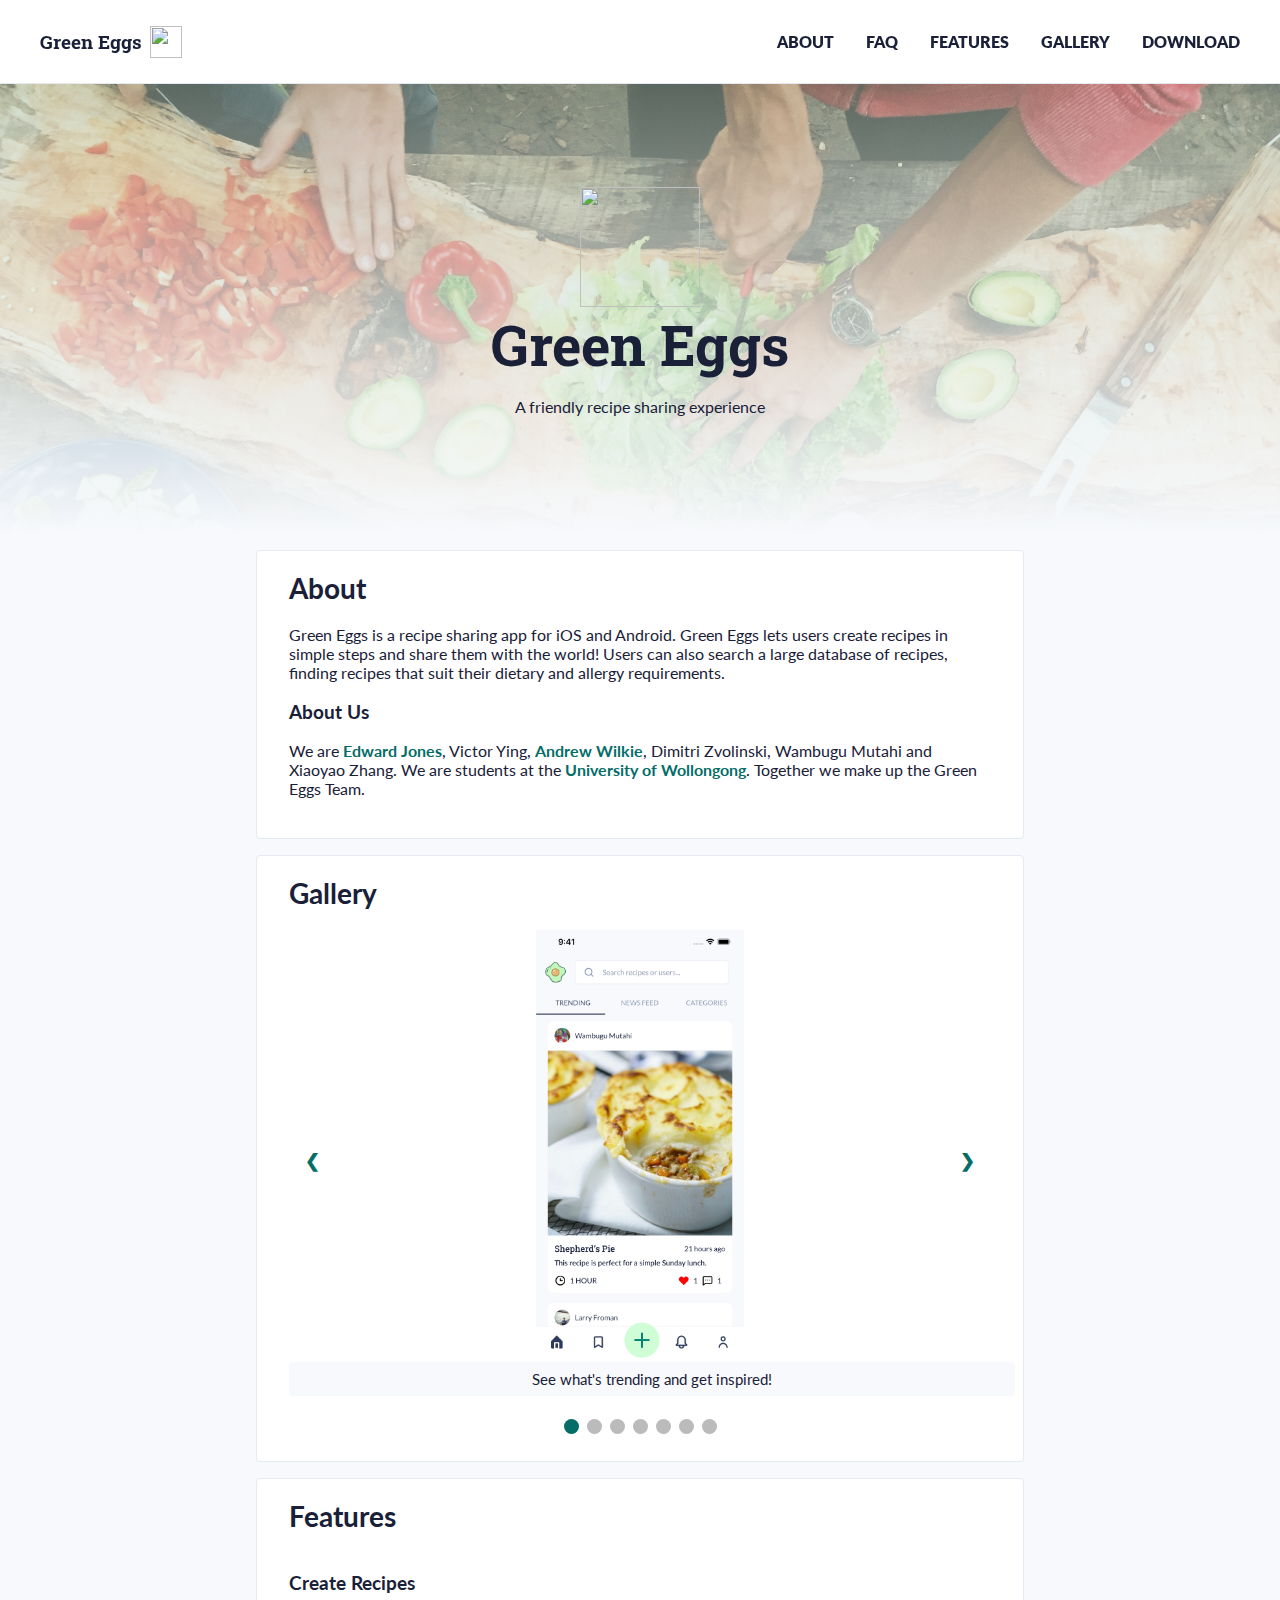
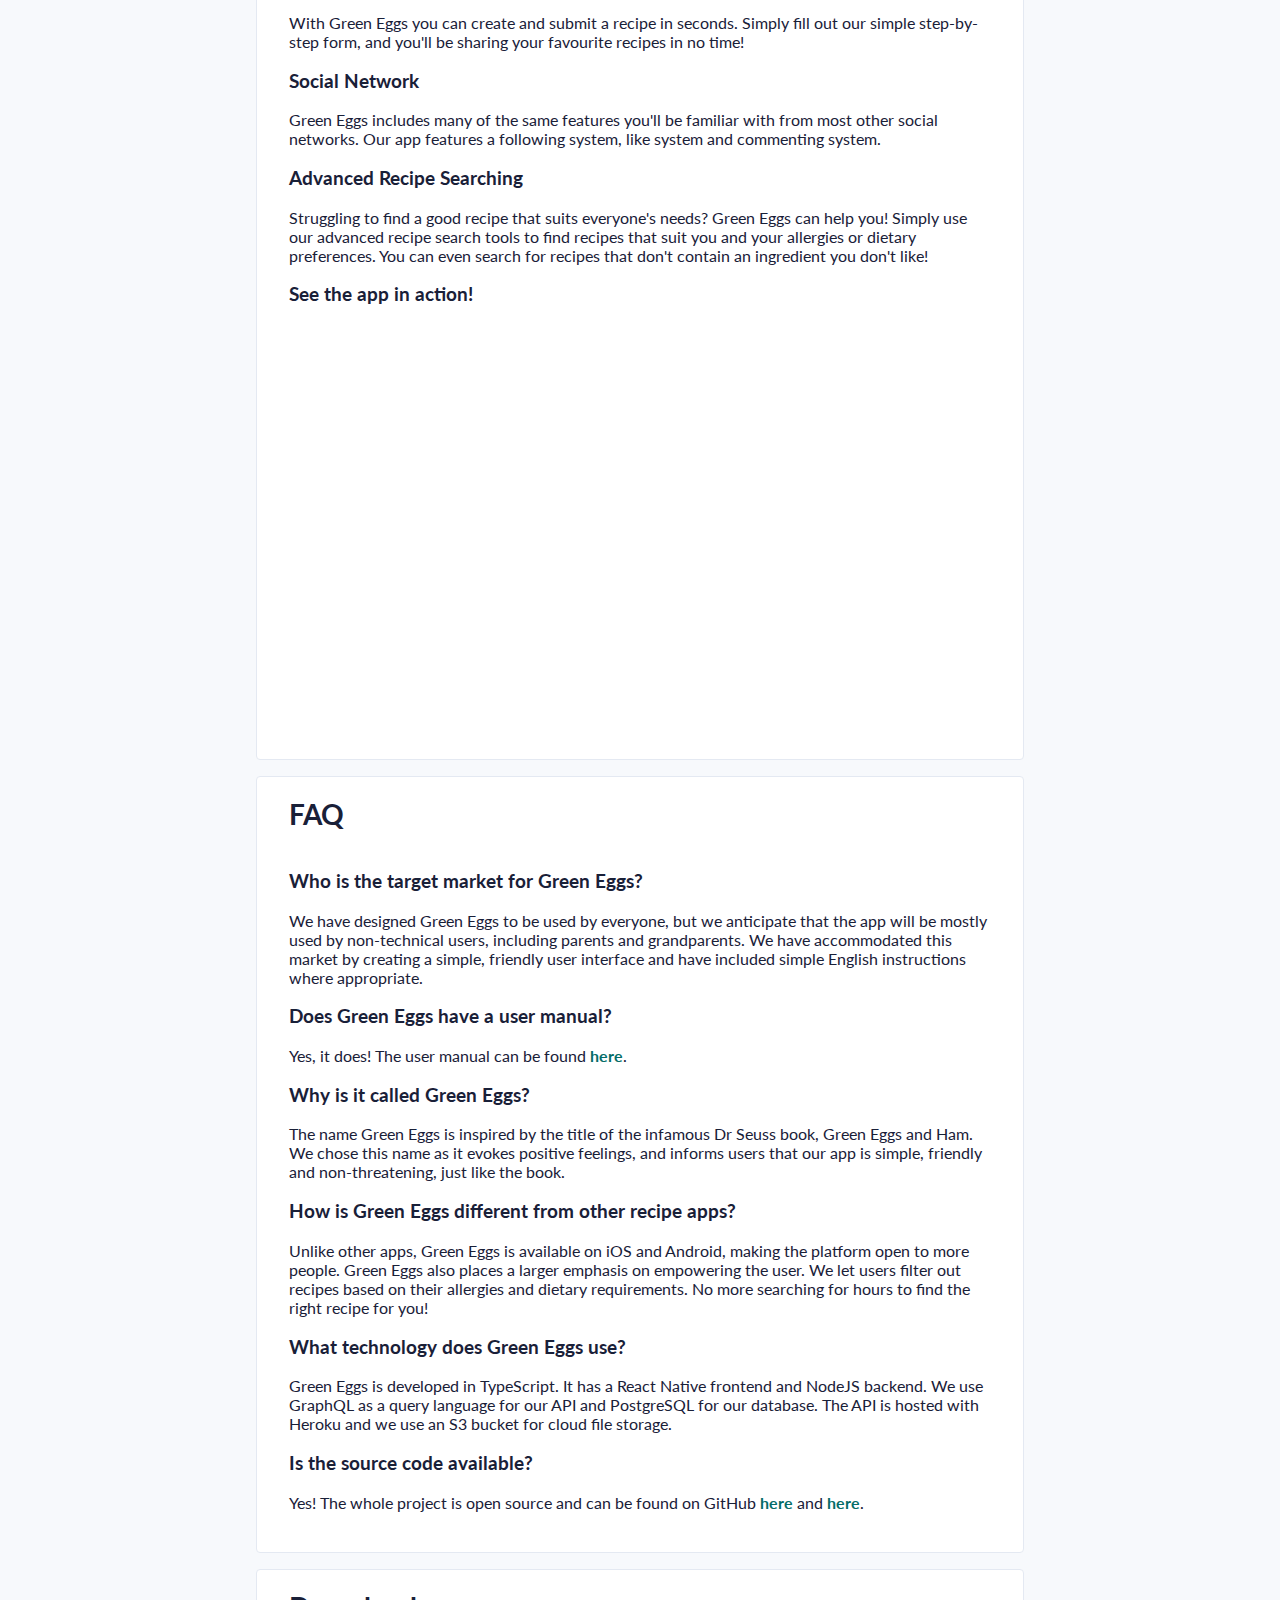
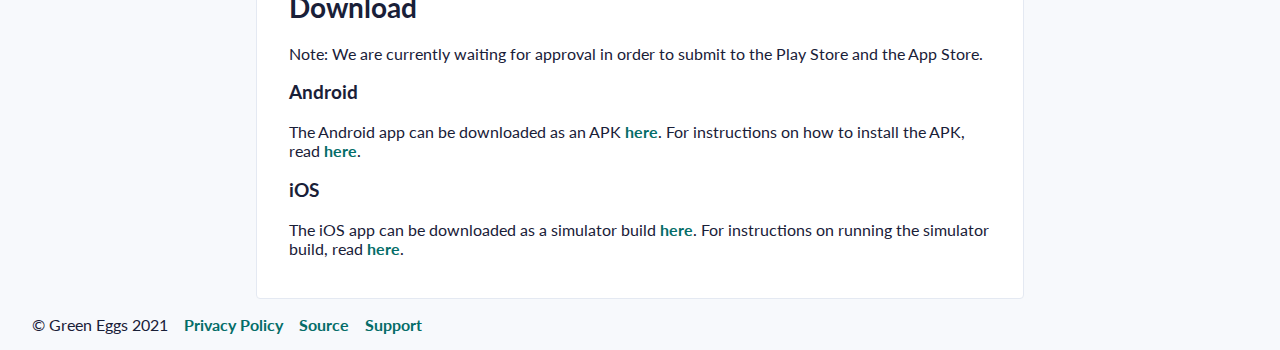
==== commit 164c9dd9: "Gallery Update" ====
--- a/index.html
+++ b/index.html
@@ -22,6 +22,9 @@
                   <a class="navbar-link" href="#features">FEATURES</a>
               </li>
               <li class="navbar-item">
+                  <a class="navbar-link" href="#gallery">GALLERY</a>
+              </li>
+              <li class="navbar-item">
                   <a class="navbar-link" href="#download">DOWNLOAD</a>
               </li>
           </ul>
@@ -59,125 +62,6 @@
               </div>
           </div>
       </div>
-      <div class="section" id="faq">
-          <div class="card">
-              <div class="card-header">
-                  <h2>FAQ</h2>
-              </div>
-              <div class="card-section">
-                  <h3>Who is the target market for Green Eggs?</h3>
-                  <p>
-                      We have designed Green Eggs to be used by everyone, but we
-                      anticipate that the app will be mostly used by non-technical users,
-                      including parents and grandparents. We have accommodated this market
-                      by creating a simple, friendly user interface and have included
-                      simple English instructions where appropriate.
-                  </p>
-                  <h3>Does Green Eggs have a user manual?</h3>
-                  <p>
-                      Yes, it does! The user manual can be found
-                      <a target="_blank" href="assets/Green Eggs Instruction Manual.pdf">here</a>.
-                  </p>
-                  <h3>Why is it called Green Eggs?</h3>
-                  <p>
-                      The name Green Eggs is inspired by the title of the infamous Dr
-                      Seuss book, Green Eggs and Ham. We chose this name as it evokes
-                      positive feelings, and informs users that our app is simple,
-                      friendly and non-threatening, just like the book.
-                  </p>
-                  <h3>How is Green Eggs different from other recipe apps?</h3>
-                  <p>
-                      Unlike other apps, Green Eggs is available on iOS and Android,
-                      making the platform open to more people. Green Eggs also places a
-                      larger emphasis on empowering the user. We let users filter out
-                      recipes based on their allergies and dietary requirements. No more
-                      searching for hours to find the right recipe for you!
-                  </p>
-                  <h3>What technology does Green Eggs use?</h3>
-                  <p>
-                      Green Eggs is developed in TypeScript. It has a React Native
-                      frontend and NodeJS backend. We use GraphQL as a query language for
-                      our API and PostgreSQL for our database. The API is hosted with
-                      Heroku and we use an S3 bucket for cloud file storage.
-                  </p>
-                  <h3>Is the source code available?</h3>
-                  <p>
-                      Yes! The whole project is open source and can be found on GitHub
-                      <a target="_blank"
-                         href="https://github.com/ed-jones/green-eggs-mobile">here</a>
-                      and
-                      <a target="_blank" href="https://github.com/ed-jones/green-eggs-api">here</a>.
-                  </p>
-              </div>
-          </div>
-      </div>
-      <div class="section" id="features">
-          <div class="card">
-              <div class="card-header">
-                  <h2>Features</h2>
-              </div>
-              <div class="card-section">
-                  <h3>Create Recipes</h3>
-                  <p>
-                      With Green Eggs you can create and submit a recipe in seconds.
-                      Simply fill out our simple step-by-step form, and you'll be sharing
-                      your favourite recipes in no time!
-                  </p>
-                  <h3>Social Network</h3>
-                  <p>
-                      Green Eggs includes many of the same features you'll be familiar
-                      with from most other social networks. Our app features a following
-                      system, like system and commenting system.
-                  </p>
-                  <h3>Advanced Recipe Searching</h3>
-                  <p>
-                      Struggling to find a good recipe that suits everyone's needs? Green
-                      Eggs can help you! Simply use our advanced recipe search tools to
-                      find recipes that suit you and your allergies or dietary
-                      preferences. You can even search for recipes that don't contain an
-                      ingredient you don't like!
-                  </p>
-                  <h3>See the app in action!</h3>
-                  <p class="video-container">
-                      <iframe class="video"
-                              src="https://www.youtube.com/embed/kO5Vi2Xo_a4"
-                              title="YouTube video player"
-                              frameborder="0"
-                              allow="accelerometer; autoplay; clipboard-write; encrypted-media; gyroscope; picture-in-picture"
-                              allowfullscreen>
-                      </iframe>
-                  </p>
-              </div>
-          </div>
-      </div>
-      <div class="section" id="download">
-          <div class="card">
-              <div class="card-header">
-                  <h2>Download</h2>
-              </div>
-              <div class="card-section">
-                  Note: We are currently waiting for approval in order to submit to the
-                  Play Store and the App Store.
-                  <h3>Android</h3>
-                  <p>
-                      The Android app can be downloaded as an APK
-                      <a href="https://github.com/ed-jones/green-eggs-mobile/releases/download/v0.1.0-beta/greenEggsMobile-3a05344d1ac746e49ece0ce16c94c2f0-signed.apk"
-                         target="_blank">here</a>. For instructions on how to install the APK, read
-                      <a href="https://www.xda-developers.com/how-to-sideload-install-android-app-apk/"
-                         target="_blank">here</a>.
-                  </p>
-                  <h3>iOS</h3>
-                  <p>
-                      The iOS app can be downloaded as a simulator build
-                      <a href="https://github.com/ed-jones/green-eggs-mobile/releases/download/v0.1.0-beta/greenEggsMobile-45aeea4d-0905-4dd1-9c4c-781cff711fd1-simulator.tar.gz"
-                         target="_blank">here</a>. For instructions on running the simulator build, read
-                      <a href="https://developer.apple.com/documentation/xcode/running-your-app-in-the-simulator-or-on-a-device"
-                         target="_blank">here</a>.
-                  </p>
-              </div>
-          </div>
-      </div>
-
       <div class="section" id="gallery">
           <div class="card">
               <div class="card-header">
@@ -187,34 +71,39 @@
                   <div class="slideshow-container">
 
                       <div class="mySlides">
-                          <img src="assets\profile-example.jpg" style="height:50%">
-                          <div class="captiontext">An example of what your profile could look like!</div>
-                      </div>
-                      <div class="mySlides">
-                          <img src="assets\recipe-example.png" style="height:50%">
-                          <div class="captiontext">Follow the recipe right from your fingertips.</div>
-                      </div>
-                      <div class="mySlides">
-                          <img src="assets\recipe-search.png" style="height:50%">
-                          <div class="captiontext">An example of what your profile could look like!</div>
-                      </div>
-                      <div class="mySlides">
-                          <img src="assets\trending-tab.png" style="height:50%">
-                          <div class="captiontext">Find out the popular recipes, right now!</div>
-                      </div>
-                      <div class="mySlides">
-                          <img src="assets\recipe-feed.png" style="height:50%">
-                          <div class="captiontext">Check out the new recipes just posted!</div>
-                      </div>
-                      <div class="mySlides">
-                          <img src="assets\startup-screen.png" style="height:50%">
-                          <div class="captiontext">This is the screen you will be welcomed with when you first open up Green Eggs.</div>
+                          <img src="assets\trending.png" style="height:50%">
+                          <div class="captiontext">See what's trending and get inspired!</div>
+                      </div>
+                      <div class="mySlides">
+                          <img src="assets\search-cocktail.png" style="height:50%">
+                          <div class="captiontext">Feeling like soeting in particular? Try searching.</div>
+                      </div>
+                      <div class="mySlides">
+                          <img src="assets\categories.png" style="height:50%">
+                          <div class="captiontext">Having a themed dinner night, make sure its a hit by using the categoriges.</div>
+                      </div>
+                      <div class="mySlides">
+                          <img src="assets\profile.png" style="height:50%">
+                          <div class="captiontext">Follow others and share your recipes with your own profile.</div>
+                      </div>
+                      <div class="mySlides">
+                          <img src="assets\saved-recipes.png" style="height:50%">
+                          <div class="captiontext">Love a recipe? Why not save it for later!</div>
+                      </div>
+                      <div class="mySlides">
+                          <img src="assets\recipe-mac-n-cheese.png" style="height:50%">
+                          <div class="captiontext">We all love a good Mac 'n' Cheese recipe!</div>
+                      </div>
+                      <div class="mySlides">
+                          <img src="assets\create-recipe.png" style="height:50%">
+                          <div class="captiontext">Have a recipe you want to share? Create it and share with everyone!</div>
                       </div>
 
                       <a class="prev" onclick="plusSlides(-1)">&#10094;</a>
                       <a class="next" onclick="plusSlides(1)">&#10095;</a>
 
                   </div>
+                  <br>
                   <br>
 
                   <div style="text-align:center">
@@ -224,6 +113,7 @@
                       <span class="dot" onclick="currentSlide(4)"></span>
                       <span class="dot" onclick="currentSlide(5)"></span>
                       <span class="dot" onclick="currentSlide(6)"></span>
+                      <span class="dot" onclick="currentSlide(7)"></span>
                   </div>
 
                   <script>
@@ -259,6 +149,129 @@
 
           </div>
       </div>
+
+      <div class="section" id="features">
+          <div class="card">
+              <div class="card-header">
+                  <h2>Features</h2>
+              </div>
+              <div class="card-section">
+                  <h3>Create Recipes</h3>
+                  <p>
+                      With Green Eggs you can create and submit a recipe in seconds.
+                      Simply fill out our simple step-by-step form, and you'll be sharing
+                      your favourite recipes in no time!
+                  </p>
+                  <h3>Social Network</h3>
+                  <p>
+                      Green Eggs includes many of the same features you'll be familiar
+                      with from most other social networks. Our app features a following
+                      system, like system and commenting system.
+                  </p>
+                  <h3>Advanced Recipe Searching</h3>
+                  <p>
+                      Struggling to find a good recipe that suits everyone's needs? Green
+                      Eggs can help you! Simply use our advanced recipe search tools to
+                      find recipes that suit you and your allergies or dietary
+                      preferences. You can even search for recipes that don't contain an
+                      ingredient you don't like!
+                  </p>
+                  <h3>See the app in action!</h3>
+                  <p class="video-container">
+                      <iframe class="video"
+                              src="https://www.youtube.com/embed/kO5Vi2Xo_a4"
+                              title="YouTube video player"
+                              frameborder="0"
+                              allow="accelerometer; autoplay; clipboard-write; encrypted-media; gyroscope; picture-in-picture"
+                              allowfullscreen>
+                      </iframe>
+                  </p>
+              </div>
+          </div>
+      </div>
+
+      <div class="section" id="faq">
+          <div class="card">
+              <div class="card-header">
+                  <h2>FAQ</h2>
+              </div>
+              <div class="card-section">
+                  <h3>Who is the target market for Green Eggs?</h3>
+                  <p>
+                      We have designed Green Eggs to be used by everyone, but we
+                      anticipate that the app will be mostly used by non-technical users,
+                      including parents and grandparents. We have accommodated this market
+                      by creating a simple, friendly user interface and have included
+                      simple English instructions where appropriate.
+                  </p>
+                  <h3>Does Green Eggs have a user manual?</h3>
+                  <p>
+                      Yes, it does! The user manual can be found
+                      <a target="_blank" href="assets/Green Eggs Instruction Manual.pdf">here</a>.
+                  </p>
+                  <h3>Why is it called Green Eggs?</h3>
+                  <p>
+                      The name Green Eggs is inspired by the title of the infamous Dr
+                      Seuss book, Green Eggs and Ham. We chose this name as it evokes
+                      positive feelings, and informs users that our app is simple,
+                      friendly and non-threatening, just like the book.
+                  </p>
+                  <h3>How is Green Eggs different from other recipe apps?</h3>
+                  <p>
+                      Unlike other apps, Green Eggs is available on iOS and Android,
+                      making the platform open to more people. Green Eggs also places a
+                      larger emphasis on empowering the user. We let users filter out
+                      recipes based on their allergies and dietary requirements. No more
+                      searching for hours to find the right recipe for you!
+                  </p>
+                  <h3>What technology does Green Eggs use?</h3>
+                  <p>
+                      Green Eggs is developed in TypeScript. It has a React Native
+                      frontend and NodeJS backend. We use GraphQL as a query language for
+                      our API and PostgreSQL for our database. The API is hosted with
+                      Heroku and we use an S3 bucket for cloud file storage.
+                  </p>
+                  <h3>Is the source code available?</h3>
+                  <p>
+                      Yes! The whole project is open source and can be found on GitHub
+                      <a target="_blank"
+                         href="https://github.com/ed-jones/green-eggs-mobile">here</a>
+                      and
+                      <a target="_blank" href="https://github.com/ed-jones/green-eggs-api">here</a>.
+                  </p>
+              </div>
+          </div>
+      </div>
+
+      <div class="section" id="download">
+          <div class="card">
+              <div class="card-header">
+                  <h2>Download</h2>
+              </div>
+              <div class="card-section">
+                  Note: We are currently waiting for approval in order to submit to the
+                  Play Store and the App Store.
+                  <h3>Android</h3>
+                  <p>
+                      The Android app can be downloaded as an APK
+                      <a href="https://github.com/ed-jones/green-eggs-mobile/releases/download/v0.1.0-beta/greenEggsMobile-3a05344d1ac746e49ece0ce16c94c2f0-signed.apk"
+                         target="_blank">here</a>. For instructions on how to install the APK, read
+                      <a href="https://www.xda-developers.com/how-to-sideload-install-android-app-apk/"
+                         target="_blank">here</a>.
+                  </p>
+                  <h3>iOS</h3>
+                  <p>
+                      The iOS app can be downloaded as a simulator build
+                      <a href="https://github.com/ed-jones/green-eggs-mobile/releases/download/v0.1.0-beta/greenEggsMobile-45aeea4d-0905-4dd1-9c4c-781cff711fd1-simulator.tar.gz"
+                         target="_blank">here</a>. For instructions on running the simulator build, read
+                      <a href="https://developer.apple.com/documentation/xcode/running-your-app-in-the-simulator-or-on-a-device"
+                         target="_blank">here</a>.
+                  </p>
+              </div>
+          </div>
+      </div>
+
+
       <div class="footer">
           <span>&#169; Green Eggs 2021</span>
           <span><a href="privacy">Privacy Policy</a></span>
--- a/style.css
+++ b/style.css
@@ -226,9 +226,10 @@
     font-size: 15px;
     padding: 8px 12px;
     position: absolute;
-    bottom: 8px;
+    bottom: -16px;
     width: 100%;
     text-align: center;
+    border-radius: 0.25rem;
 }
 
 /* The dots/bullets/indicators */
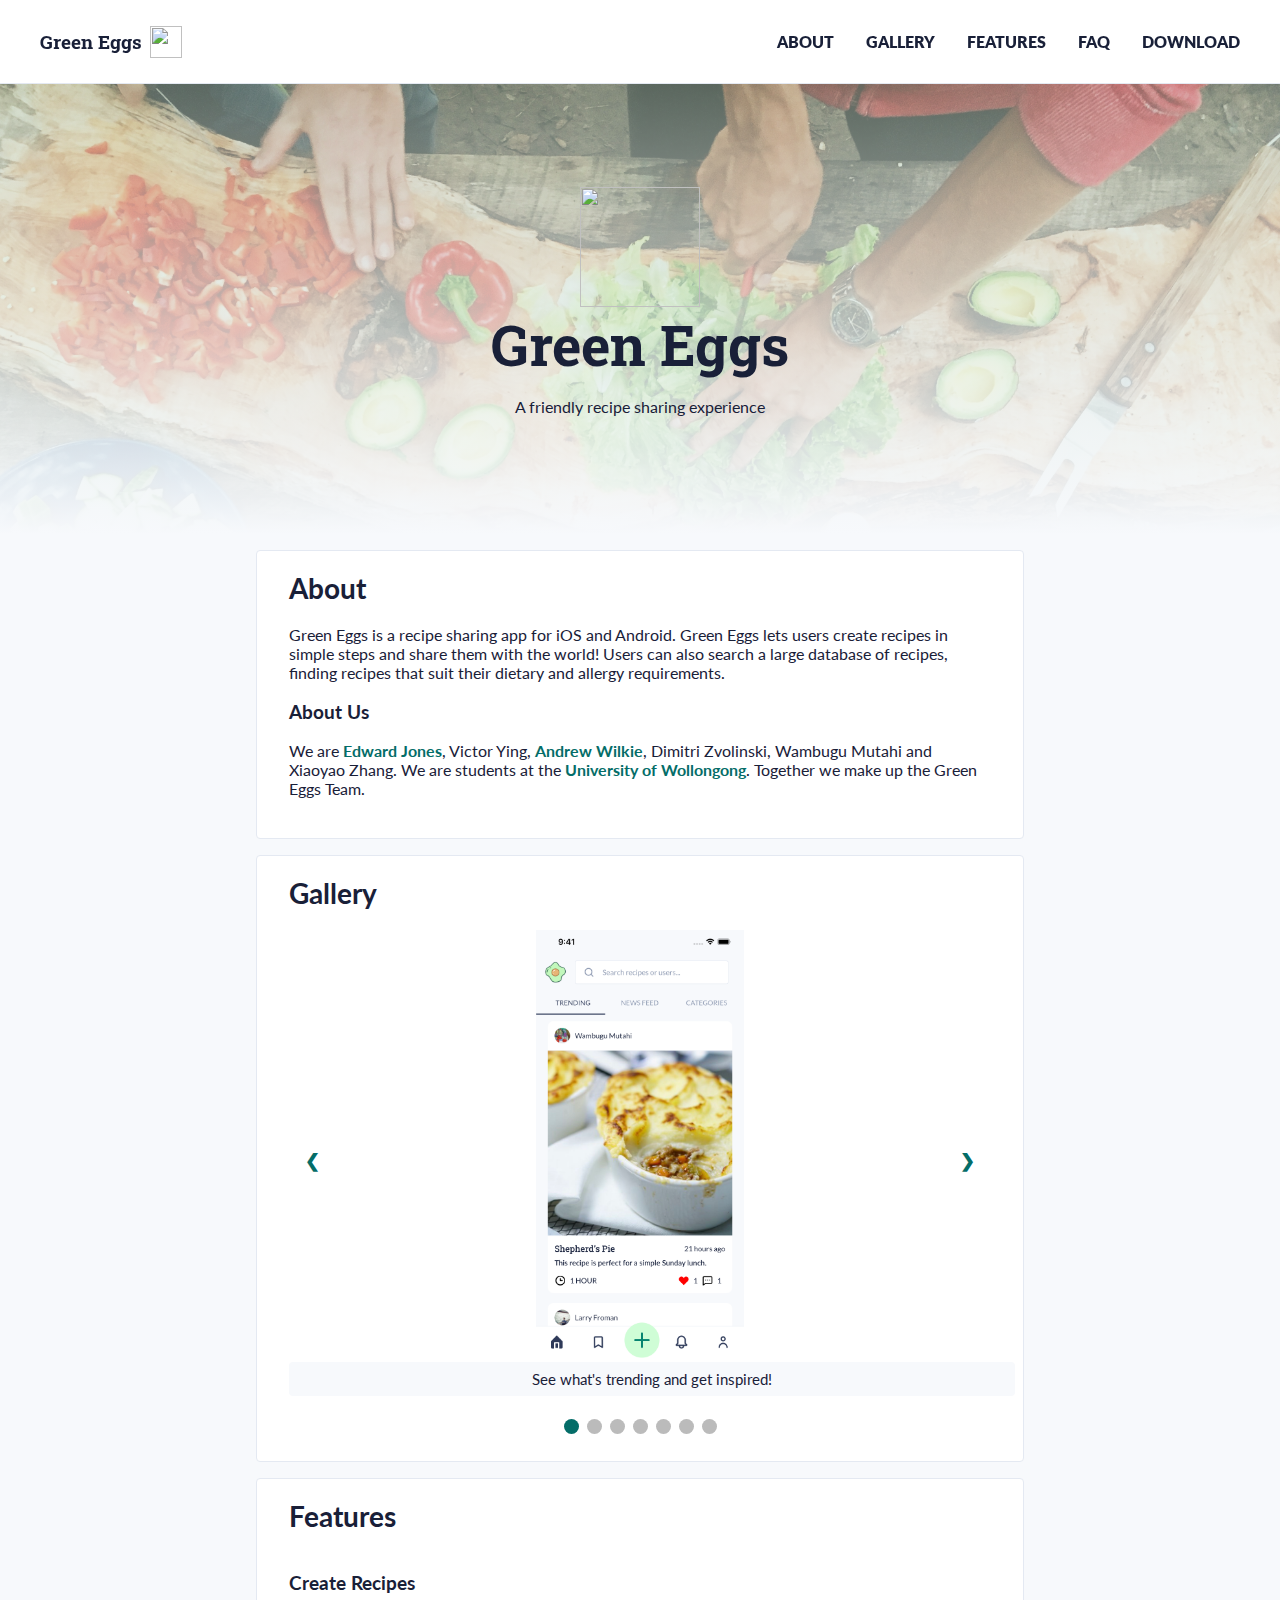
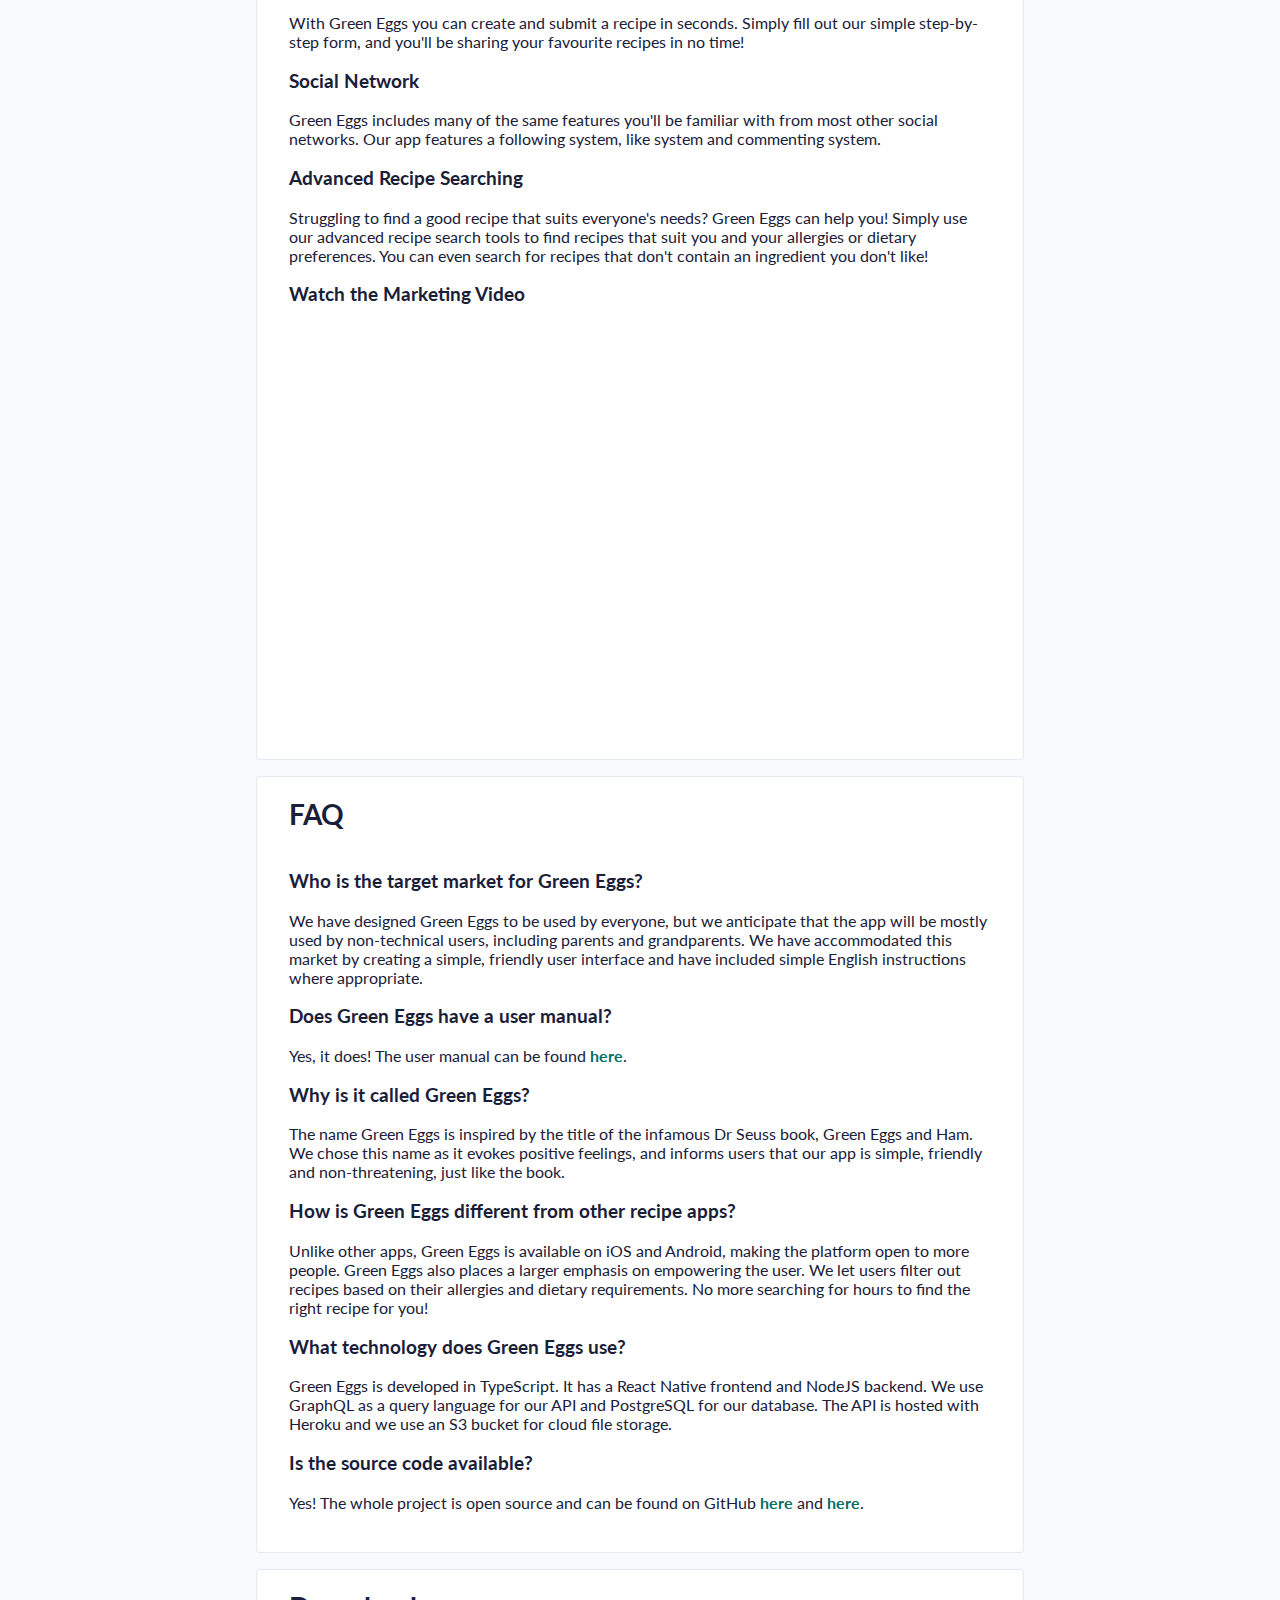
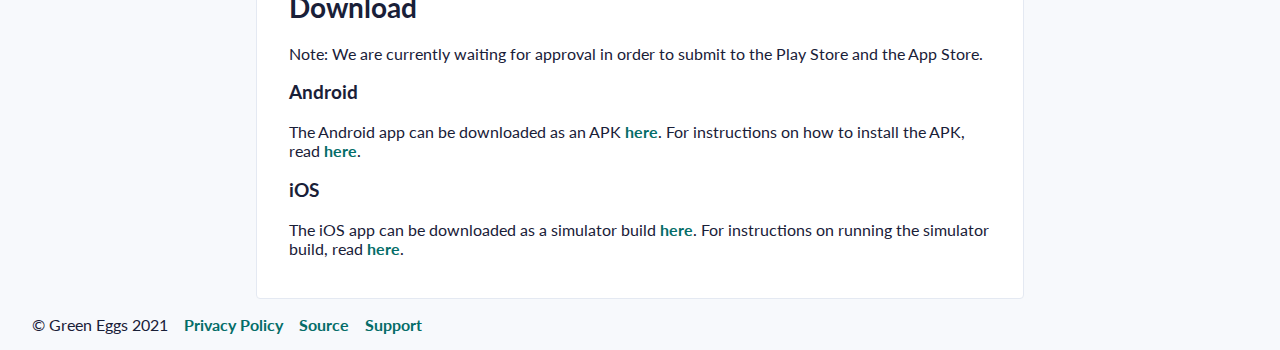
==== commit 040e5488: "feat: Add marketing video to home page" ====
--- a/index.html
+++ b/index.html
@@ -6,281 +6,321 @@
     <title>Green Eggs</title>
   </head>
   <body>
-      <div class="navbar">
-          <a class="navbar-logo navbar-link" href="#">
-              <h3>Green Eggs</h3>
-              <img src="assets/icon.png" width="32" height="32" />
-          </a>
-          <ul class="navbar-list">
-              <li class="navbar-item">
-                  <a class="navbar-link" href="#about">ABOUT</a>
-              </li>
-              <li class="navbar-item">
-                  <a class="navbar-link" href="#faq">FAQ</a>
-              </li>
-              <li class="navbar-item">
-                  <a class="navbar-link" href="#features">FEATURES</a>
-              </li>
-              <li class="navbar-item">
-                  <a class="navbar-link" href="#gallery">GALLERY</a>
-              </li>
-              <li class="navbar-item">
-                  <a class="navbar-link" href="#download">DOWNLOAD</a>
-              </li>
-          </ul>
-      </div>
-      <div class="hero">
-          <div class="hero-gradient">
-              <div class="hero-content">
-                  <img src="assets/icon.png" width="120" height="120" />
-                  <h1 class="title">Green Eggs</h1>
-                  <p>A friendly recipe sharing experience</p>
-              </div>
+    <div class="navbar">
+      <a class="navbar-logo navbar-link" href="#">
+        <h3>Green Eggs</h3>
+        <img src="assets/icon.png" width="32" height="32" />
+      </a>
+      <ul class="navbar-list">
+        <li class="navbar-item">
+          <a class="navbar-link" href="#about">ABOUT</a>
+        </li>
+        <li class="navbar-item">
+          <a class="navbar-link" href="#gallery">GALLERY</a>
+        </li>
+        <li class="navbar-item">
+          <a class="navbar-link" href="#features">FEATURES</a>
+        </li>
+
+        <li class="navbar-item">
+          <a class="navbar-link" href="#faq">FAQ</a>
+        </li>
+        <li class="navbar-item">
+          <a class="navbar-link" href="#download">DOWNLOAD</a>
+        </li>
+      </ul>
+    </div>
+    <div class="hero">
+      <div class="hero-gradient">
+        <div class="hero-content">
+          <img src="assets/icon.png" width="120" height="120" />
+          <h1 class="title">Green Eggs</h1>
+          <p>A friendly recipe sharing experience</p>
+        </div>
+      </div>
+    </div>
+    <div class="section" id="about">
+      <div class="card">
+        <div class="card-header">
+          <h2>About</h2>
+        </div>
+        <div class="card-section">
+          <p>
+            Green Eggs is a recipe sharing app for iOS and Android. Green Eggs
+            lets users create recipes in simple steps and share them with the
+            world! Users can also search a large database of recipes, finding
+            recipes that suit their dietary and allergy requirements.
+          </p>
+          <h3>About Us</h3>
+          <p>
+            We are
+            <a target="_blank" href="https://edjones.me">Edward Jones</a>,
+            Victor Ying,
+            <a target="_blank" href="https://andrewwilkie.me/">Andrew Wilkie</a
+            >, Dimitri Zvolinski, Wambugu Mutahi and Xiaoyao Zhang. We are
+            students at the
+            <a target="_blank" href="https://www.uow.edu.au/"
+              >University of Wollongong</a
+            >. Together we make up the Green Eggs Team.
+          </p>
+        </div>
+      </div>
+    </div>
+    <div class="section" id="gallery">
+      <div class="card">
+        <div class="card-header">
+          <h2>Gallery</h2>
+        </div>
+        <div class="card-section">
+          <div class="slideshow-container">
+            <div class="mySlides">
+              <img src="assets\trending.png" style="height: 50%" />
+              <div class="captiontext">
+                See what's trending and get inspired!
+              </div>
+            </div>
+            <div class="mySlides">
+              <img src="assets\search-cocktail.png" style="height: 50%" />
+              <div class="captiontext">
+                Feeling like something in particular? Try searching.
+              </div>
+            </div>
+            <div class="mySlides">
+              <img src="assets\categories.png" style="height: 50%" />
+              <div class="captiontext">
+                Having a themed dinner night? Make sure its a hit by using the
+                categoriges.
+              </div>
+            </div>
+            <div class="mySlides">
+              <img src="assets\profile.png" style="height: 50%" />
+              <div class="captiontext">
+                Follow others and share your recipes with your own profile.
+              </div>
+            </div>
+            <div class="mySlides">
+              <img src="assets\saved-recipes.png" style="height: 50%" />
+              <div class="captiontext">
+                Love a recipe? Why not save it for later!
+              </div>
+            </div>
+            <div class="mySlides">
+              <img src="assets\recipe-mac-n-cheese.png" style="height: 50%" />
+              <div class="captiontext">
+                We all love a good Mac n' Cheese recipe!
+              </div>
+            </div>
+            <div class="mySlides">
+              <img src="assets\create-recipe.png" style="height: 50%" />
+              <div class="captiontext">
+                Have a recipe you want to share? Create it and share with
+                everyone!
+              </div>
+            </div>
+
+            <a class="prev" onclick="plusSlides(-1)">&#10094;</a>
+            <a class="next" onclick="plusSlides(1)">&#10095;</a>
           </div>
-      </div>
-      <div class="section" id="about">
-          <div class="card">
-              <div class="card-header">
-                  <h2>About</h2>
-              </div>
-              <div class="card-section">
-                  <p>
-                      Green Eggs is a recipe sharing app for iOS and Android. Green Eggs
-                      lets users create recipes in simple steps and share them with the
-                      world! Users can also search a large database of recipes, finding
-                      recipes that suit their dietary and allergy requirements.
-                  </p>
-                  <h3>About Us</h3>
-                  <p>
-                      We are
-                      <a target="_blank" href="https://edjones.me">Edward Jones</a>,
-                      Victor Ying,
-                      <a target="_blank" href="https://andrewwilkie.me/">Andrew Wilkie</a>, Dimitri Zvolinski, Wambugu Mutahi and Xiaoyao Zhang. We are
-                      students at the
-                      <a target="_blank" href="https://www.uow.edu.au/">University of Wollongong</a>. Together we make up the Green Eggs Team.
-                  </p>
-              </div>
+          <br />
+          <br />
+
+          <div style="text-align: center">
+            <span class="dot" onclick="currentSlide(1)"></span>
+            <span class="dot" onclick="currentSlide(2)"></span>
+            <span class="dot" onclick="currentSlide(3)"></span>
+            <span class="dot" onclick="currentSlide(4)"></span>
+            <span class="dot" onclick="currentSlide(5)"></span>
+            <span class="dot" onclick="currentSlide(6)"></span>
+            <span class="dot" onclick="currentSlide(7)"></span>
           </div>
-      </div>
-      <div class="section" id="gallery">
-          <div class="card">
-              <div class="card-header">
-                  <h2>Gallery</h2>
-              </div>
-              <div class="card-section">
-                  <div class="slideshow-container">
-
-                      <div class="mySlides">
-                          <img src="assets\trending.png" style="height:50%">
-                          <div class="captiontext">See what's trending and get inspired!</div>
-                      </div>
-                      <div class="mySlides">
-                          <img src="assets\search-cocktail.png" style="height:50%">
-                          <div class="captiontext">Feeling like soeting in particular? Try searching.</div>
-                      </div>
-                      <div class="mySlides">
-                          <img src="assets\categories.png" style="height:50%">
-                          <div class="captiontext">Having a themed dinner night, make sure its a hit by using the categoriges.</div>
-                      </div>
-                      <div class="mySlides">
-                          <img src="assets\profile.png" style="height:50%">
-                          <div class="captiontext">Follow others and share your recipes with your own profile.</div>
-                      </div>
-                      <div class="mySlides">
-                          <img src="assets\saved-recipes.png" style="height:50%">
-                          <div class="captiontext">Love a recipe? Why not save it for later!</div>
-                      </div>
-                      <div class="mySlides">
-                          <img src="assets\recipe-mac-n-cheese.png" style="height:50%">
-                          <div class="captiontext">We all love a good Mac 'n' Cheese recipe!</div>
-                      </div>
-                      <div class="mySlides">
-                          <img src="assets\create-recipe.png" style="height:50%">
-                          <div class="captiontext">Have a recipe you want to share? Create it and share with everyone!</div>
-                      </div>
-
-                      <a class="prev" onclick="plusSlides(-1)">&#10094;</a>
-                      <a class="next" onclick="plusSlides(1)">&#10095;</a>
-
-                  </div>
-                  <br>
-                  <br>
-
-                  <div style="text-align:center">
-                      <span class="dot" onclick="currentSlide(1)"></span>
-                      <span class="dot" onclick="currentSlide(2)"></span>
-                      <span class="dot" onclick="currentSlide(3)"></span>
-                      <span class="dot" onclick="currentSlide(4)"></span>
-                      <span class="dot" onclick="currentSlide(5)"></span>
-                      <span class="dot" onclick="currentSlide(6)"></span>
-                      <span class="dot" onclick="currentSlide(7)"></span>
-                  </div>
-
-                  <script>
-                      var slideIndex = 1;
-                      showSlides(slideIndex);
-
-                      function plusSlides(n) {
-                          showSlides(slideIndex += n);
-                      }
-
-                      function currentSlide(n) {
-                          showSlides(slideIndex = n);
-                      }
-
-                      function showSlides(n) {
-                          var i;
-                          var slides = document.getElementsByClassName("mySlides");
-                          var dots = document.getElementsByClassName("dot");
-                          if (n > slides.length) { slideIndex = 1 }
-                          if (n < 1) { slideIndex = slides.length }
-                          for (i = 0; i < slides.length; i++) {
-                              slides[i].style.display = "none";
-                          }
-                          for (i = 0; i < dots.length; i++) {
-                              dots[i].className = dots[i].className.replace(" active", "");
-                          }
-                          slides[slideIndex - 1].style.display = "block";
-                          dots[slideIndex - 1].className += " active";
-                      }
-                  </script>
-
-              </div>
-
-          </div>
-      </div>
-
-      <div class="section" id="features">
-          <div class="card">
-              <div class="card-header">
-                  <h2>Features</h2>
-              </div>
-              <div class="card-section">
-                  <h3>Create Recipes</h3>
-                  <p>
-                      With Green Eggs you can create and submit a recipe in seconds.
-                      Simply fill out our simple step-by-step form, and you'll be sharing
-                      your favourite recipes in no time!
-                  </p>
-                  <h3>Social Network</h3>
-                  <p>
-                      Green Eggs includes many of the same features you'll be familiar
-                      with from most other social networks. Our app features a following
-                      system, like system and commenting system.
-                  </p>
-                  <h3>Advanced Recipe Searching</h3>
-                  <p>
-                      Struggling to find a good recipe that suits everyone's needs? Green
-                      Eggs can help you! Simply use our advanced recipe search tools to
-                      find recipes that suit you and your allergies or dietary
-                      preferences. You can even search for recipes that don't contain an
-                      ingredient you don't like!
-                  </p>
-                  <h3>See the app in action!</h3>
-                  <p class="video-container">
-                      <iframe class="video"
-                              src="https://www.youtube.com/embed/kO5Vi2Xo_a4"
-                              title="YouTube video player"
-                              frameborder="0"
-                              allow="accelerometer; autoplay; clipboard-write; encrypted-media; gyroscope; picture-in-picture"
-                              allowfullscreen>
-                      </iframe>
-                  </p>
-              </div>
-          </div>
-      </div>
-
-      <div class="section" id="faq">
-          <div class="card">
-              <div class="card-header">
-                  <h2>FAQ</h2>
-              </div>
-              <div class="card-section">
-                  <h3>Who is the target market for Green Eggs?</h3>
-                  <p>
-                      We have designed Green Eggs to be used by everyone, but we
-                      anticipate that the app will be mostly used by non-technical users,
-                      including parents and grandparents. We have accommodated this market
-                      by creating a simple, friendly user interface and have included
-                      simple English instructions where appropriate.
-                  </p>
-                  <h3>Does Green Eggs have a user manual?</h3>
-                  <p>
-                      Yes, it does! The user manual can be found
-                      <a target="_blank" href="assets/Green Eggs Instruction Manual.pdf">here</a>.
-                  </p>
-                  <h3>Why is it called Green Eggs?</h3>
-                  <p>
-                      The name Green Eggs is inspired by the title of the infamous Dr
-                      Seuss book, Green Eggs and Ham. We chose this name as it evokes
-                      positive feelings, and informs users that our app is simple,
-                      friendly and non-threatening, just like the book.
-                  </p>
-                  <h3>How is Green Eggs different from other recipe apps?</h3>
-                  <p>
-                      Unlike other apps, Green Eggs is available on iOS and Android,
-                      making the platform open to more people. Green Eggs also places a
-                      larger emphasis on empowering the user. We let users filter out
-                      recipes based on their allergies and dietary requirements. No more
-                      searching for hours to find the right recipe for you!
-                  </p>
-                  <h3>What technology does Green Eggs use?</h3>
-                  <p>
-                      Green Eggs is developed in TypeScript. It has a React Native
-                      frontend and NodeJS backend. We use GraphQL as a query language for
-                      our API and PostgreSQL for our database. The API is hosted with
-                      Heroku and we use an S3 bucket for cloud file storage.
-                  </p>
-                  <h3>Is the source code available?</h3>
-                  <p>
-                      Yes! The whole project is open source and can be found on GitHub
-                      <a target="_blank"
-                         href="https://github.com/ed-jones/green-eggs-mobile">here</a>
-                      and
-                      <a target="_blank" href="https://github.com/ed-jones/green-eggs-api">here</a>.
-                  </p>
-              </div>
-          </div>
-      </div>
-
-      <div class="section" id="download">
-          <div class="card">
-              <div class="card-header">
-                  <h2>Download</h2>
-              </div>
-              <div class="card-section">
-                  Note: We are currently waiting for approval in order to submit to the
-                  Play Store and the App Store.
-                  <h3>Android</h3>
-                  <p>
-                      The Android app can be downloaded as an APK
-                      <a href="https://github.com/ed-jones/green-eggs-mobile/releases/download/v0.1.0-beta/greenEggsMobile-3a05344d1ac746e49ece0ce16c94c2f0-signed.apk"
-                         target="_blank">here</a>. For instructions on how to install the APK, read
-                      <a href="https://www.xda-developers.com/how-to-sideload-install-android-app-apk/"
-                         target="_blank">here</a>.
-                  </p>
-                  <h3>iOS</h3>
-                  <p>
-                      The iOS app can be downloaded as a simulator build
-                      <a href="https://github.com/ed-jones/green-eggs-mobile/releases/download/v0.1.0-beta/greenEggsMobile-45aeea4d-0905-4dd1-9c4c-781cff711fd1-simulator.tar.gz"
-                         target="_blank">here</a>. For instructions on running the simulator build, read
-                      <a href="https://developer.apple.com/documentation/xcode/running-your-app-in-the-simulator-or-on-a-device"
-                         target="_blank">here</a>.
-                  </p>
-              </div>
-          </div>
-      </div>
-
-
-      <div class="footer">
-          <span>&#169; Green Eggs 2021</span>
-          <span><a href="privacy">Privacy Policy</a></span>
-          <span>
-              <a href="https://github.com/ed-jones/green-eggs-website">Source</a>
-          </span>
-          <span>
-              <a href="support">Support</a>
-          </span>
-      </div>
+
+          <script>
+            var slideIndex = 1;
+            showSlides(slideIndex);
+
+            function plusSlides(n) {
+              showSlides((slideIndex += n));
+            }
+
+            function currentSlide(n) {
+              showSlides((slideIndex = n));
+            }
+
+            function showSlides(n) {
+              var i;
+              var slides = document.getElementsByClassName("mySlides");
+              var dots = document.getElementsByClassName("dot");
+              if (n > slides.length) {
+                slideIndex = 1;
+              }
+              if (n < 1) {
+                slideIndex = slides.length;
+              }
+              for (i = 0; i < slides.length; i++) {
+                slides[i].style.display = "none";
+              }
+              for (i = 0; i < dots.length; i++) {
+                dots[i].className = dots[i].className.replace(" active", "");
+              }
+              slides[slideIndex - 1].style.display = "block";
+              dots[slideIndex - 1].className += " active";
+            }
+          </script>
+        </div>
+      </div>
+    </div>
+
+    <div class="section" id="features">
+      <div class="card">
+        <div class="card-header">
+          <h2>Features</h2>
+        </div>
+        <div class="card-section">
+          <h3>Create Recipes</h3>
+          <p>
+            With Green Eggs you can create and submit a recipe in seconds.
+            Simply fill out our simple step-by-step form, and you'll be sharing
+            your favourite recipes in no time!
+          </p>
+          <h3>Social Network</h3>
+          <p>
+            Green Eggs includes many of the same features you'll be familiar
+            with from most other social networks. Our app features a following
+            system, like system and commenting system.
+          </p>
+          <h3>Advanced Recipe Searching</h3>
+          <p>
+            Struggling to find a good recipe that suits everyone's needs? Green
+            Eggs can help you! Simply use our advanced recipe search tools to
+            find recipes that suit you and your allergies or dietary
+            preferences. You can even search for recipes that don't contain an
+            ingredient you don't like!
+          </p>
+          <h3>Watch the Marketing Video</h3>
+          <p class="video-container">
+            <iframe
+              class="video"
+              src="https://www.youtube.com/embed/qIO3PoYCAKY"
+              title="YouTube video player"
+              frameborder="0"
+              allow="accelerometer; autoplay; clipboard-write; encrypted-media; gyroscope; picture-in-picture"
+              allowfullscreen
+            >
+            </iframe>
+          </p>
+        </div>
+      </div>
+    </div>
+
+    <div class="section" id="faq">
+      <div class="card">
+        <div class="card-header">
+          <h2>FAQ</h2>
+        </div>
+        <div class="card-section">
+          <h3>Who is the target market for Green Eggs?</h3>
+          <p>
+            We have designed Green Eggs to be used by everyone, but we
+            anticipate that the app will be mostly used by non-technical users,
+            including parents and grandparents. We have accommodated this market
+            by creating a simple, friendly user interface and have included
+            simple English instructions where appropriate.
+          </p>
+          <h3>Does Green Eggs have a user manual?</h3>
+          <p>
+            Yes, it does! The user manual can be found
+            <a target="_blank" href="assets/Green Eggs Instruction Manual.pdf"
+              >here</a
+            >.
+          </p>
+          <h3>Why is it called Green Eggs?</h3>
+          <p>
+            The name Green Eggs is inspired by the title of the infamous Dr
+            Seuss book, Green Eggs and Ham. We chose this name as it evokes
+            positive feelings, and informs users that our app is simple,
+            friendly and non-threatening, just like the book.
+          </p>
+          <h3>How is Green Eggs different from other recipe apps?</h3>
+          <p>
+            Unlike other apps, Green Eggs is available on iOS and Android,
+            making the platform open to more people. Green Eggs also places a
+            larger emphasis on empowering the user. We let users filter out
+            recipes based on their allergies and dietary requirements. No more
+            searching for hours to find the right recipe for you!
+          </p>
+          <h3>What technology does Green Eggs use?</h3>
+          <p>
+            Green Eggs is developed in TypeScript. It has a React Native
+            frontend and NodeJS backend. We use GraphQL as a query language for
+            our API and PostgreSQL for our database. The API is hosted with
+            Heroku and we use an S3 bucket for cloud file storage.
+          </p>
+          <h3>Is the source code available?</h3>
+          <p>
+            Yes! The whole project is open source and can be found on GitHub
+            <a
+              target="_blank"
+              href="https://github.com/ed-jones/green-eggs-mobile"
+              >here</a
+            >
+            and
+            <a target="_blank" href="https://github.com/ed-jones/green-eggs-api"
+              >here</a
+            >.
+          </p>
+        </div>
+      </div>
+    </div>
+
+    <div class="section" id="download">
+      <div class="card">
+        <div class="card-header">
+          <h2>Download</h2>
+        </div>
+        <div class="card-section">
+          Note: We are currently waiting for approval in order to submit to the
+          Play Store and the App Store.
+          <h3>Android</h3>
+          <p>
+            The Android app can be downloaded as an APK
+            <a
+              href="https://github.com/ed-jones/green-eggs-mobile/releases/download/v0.1.0-beta/greenEggsMobile-3a05344d1ac746e49ece0ce16c94c2f0-signed.apk"
+              target="_blank"
+              >here</a
+            >. For instructions on how to install the APK, read
+            <a
+              href="https://www.xda-developers.com/how-to-sideload-install-android-app-apk/"
+              target="_blank"
+              >here</a
+            >.
+          </p>
+          <h3>iOS</h3>
+          <p>
+            The iOS app can be downloaded as a simulator build
+            <a
+              href="https://github.com/ed-jones/green-eggs-mobile/releases/download/v0.1.0-beta/greenEggsMobile-45aeea4d-0905-4dd1-9c4c-781cff711fd1-simulator.tar.gz"
+              target="_blank"
+              >here</a
+            >. For instructions on running the simulator build, read
+            <a
+              href="https://developer.apple.com/documentation/xcode/running-your-app-in-the-simulator-or-on-a-device"
+              target="_blank"
+              >here</a
+            >.
+          </p>
+        </div>
+      </div>
+    </div>
+
+    <div class="footer">
+      <span>&#169; Green Eggs 2021</span>
+      <span><a href="privacy">Privacy Policy</a></span>
+      <span>
+        <a href="https://github.com/ed-jones/green-eggs-website">Source</a>
+      </span>
+      <span>
+        <a href="support">Support</a>
+      </span>
+    </div>
   </body>
 </html>
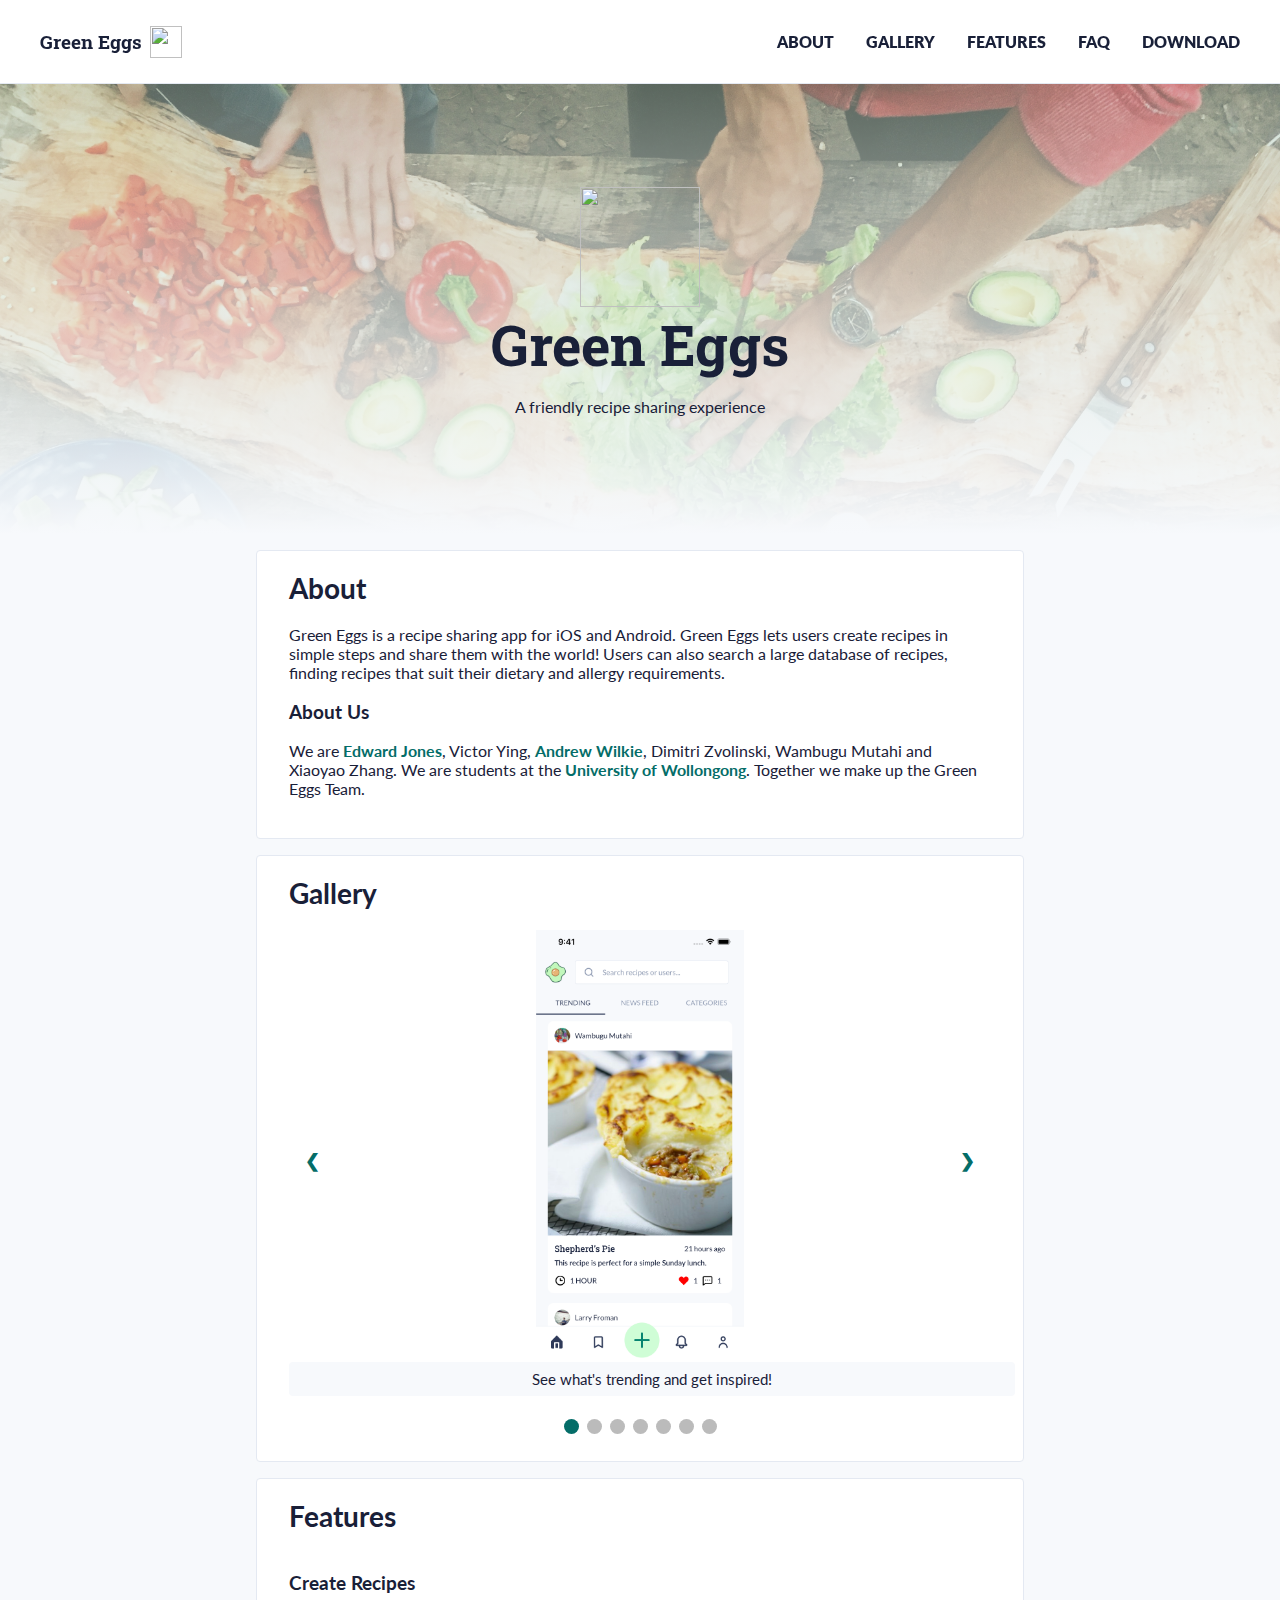
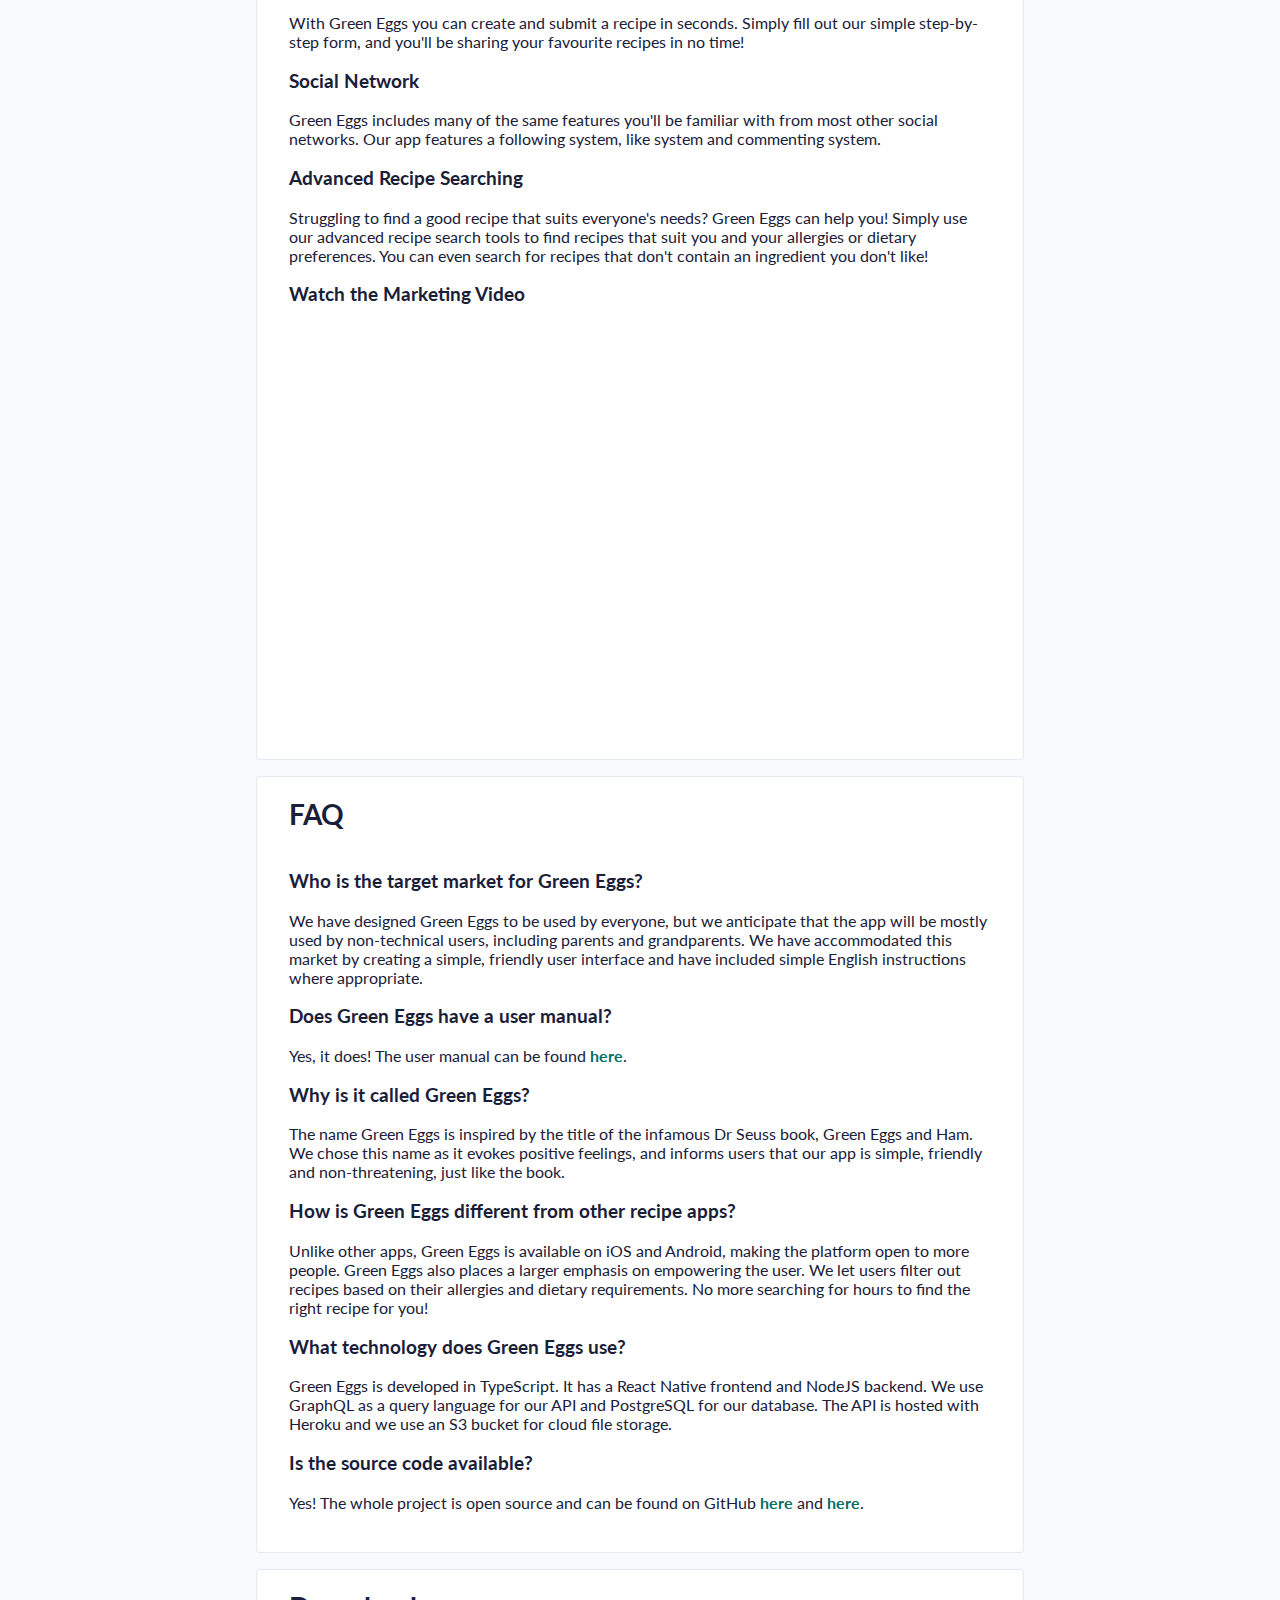
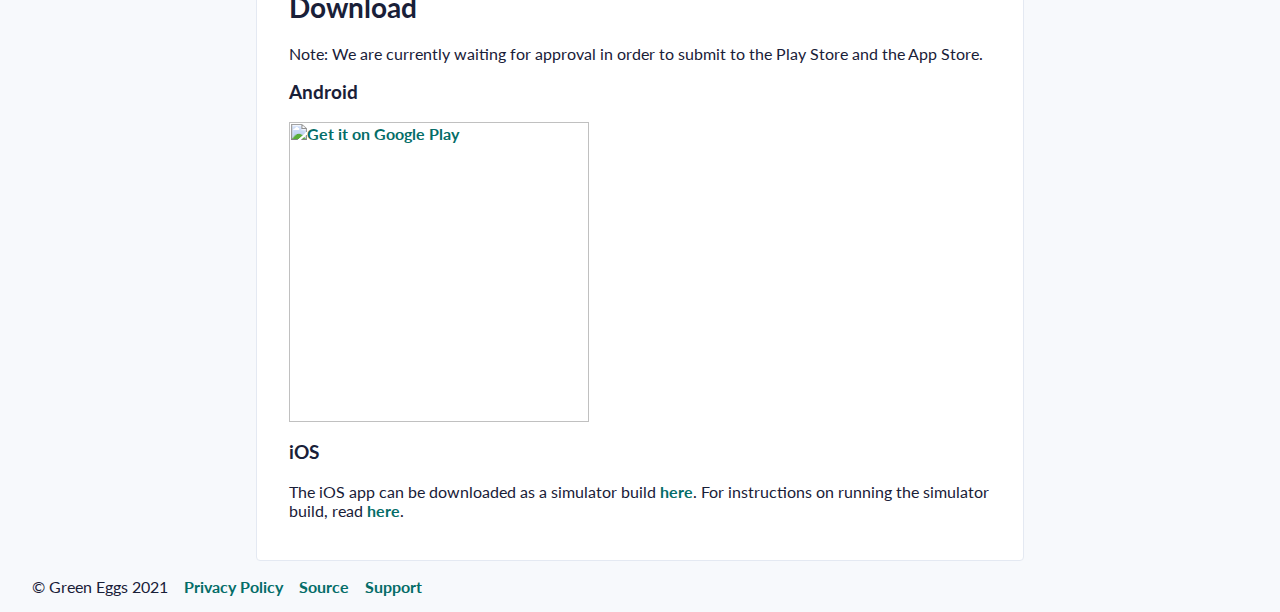
==== commit 2afe9925: "feat: Update Download section" ====
--- a/index.html
+++ b/index.html
@@ -281,19 +281,7 @@
           Note: We are currently waiting for approval in order to submit to the
           Play Store and the App Store.
           <h3>Android</h3>
-          <p>
-            The Android app can be downloaded as an APK
-            <a
-              href="https://github.com/ed-jones/green-eggs-mobile/releases/download/v0.1.0-beta/greenEggsMobile-3a05344d1ac746e49ece0ce16c94c2f0-signed.apk"
-              target="_blank"
-              >here</a
-            >. For instructions on how to install the APK, read
-            <a
-              href="https://www.xda-developers.com/how-to-sideload-install-android-app-apk/"
-              target="_blank"
-              >here</a
-            >.
-          </p>
+          <div style="text-align:left"><a href="https://play.google.com/store/apps/details?id=app.greeneggs.mobile&amp;pcampaignid=pcampaignidMKT-Other-global-all-co-prtnr-py-PartBadge-Mar2515-1"><img alt="Get it on Google Play" src="https://play.google.com/intl/en_us/badges/static/images/badges/en_badge_web_generic.png" width="300px"></a></div>
           <h3>iOS</h3>
           <p>
             The iOS app can be downloaded as a simulator build
@@ -303,7 +291,7 @@
               >here</a
             >. For instructions on running the simulator build, read
             <a
-              href="https://developer.apple.com/documentation/xcode/running-your-app-in-the-simulator-or-on-a-device"
+              href="https://developer.apple.com/library/archive/documentation/IDEs/Conceptual/iOS_Simulator_Guide/GettingStartedwithiOSSimulator/GettingStartedwithiOSSimulator.html"
               target="_blank"
               >here</a
             >.
